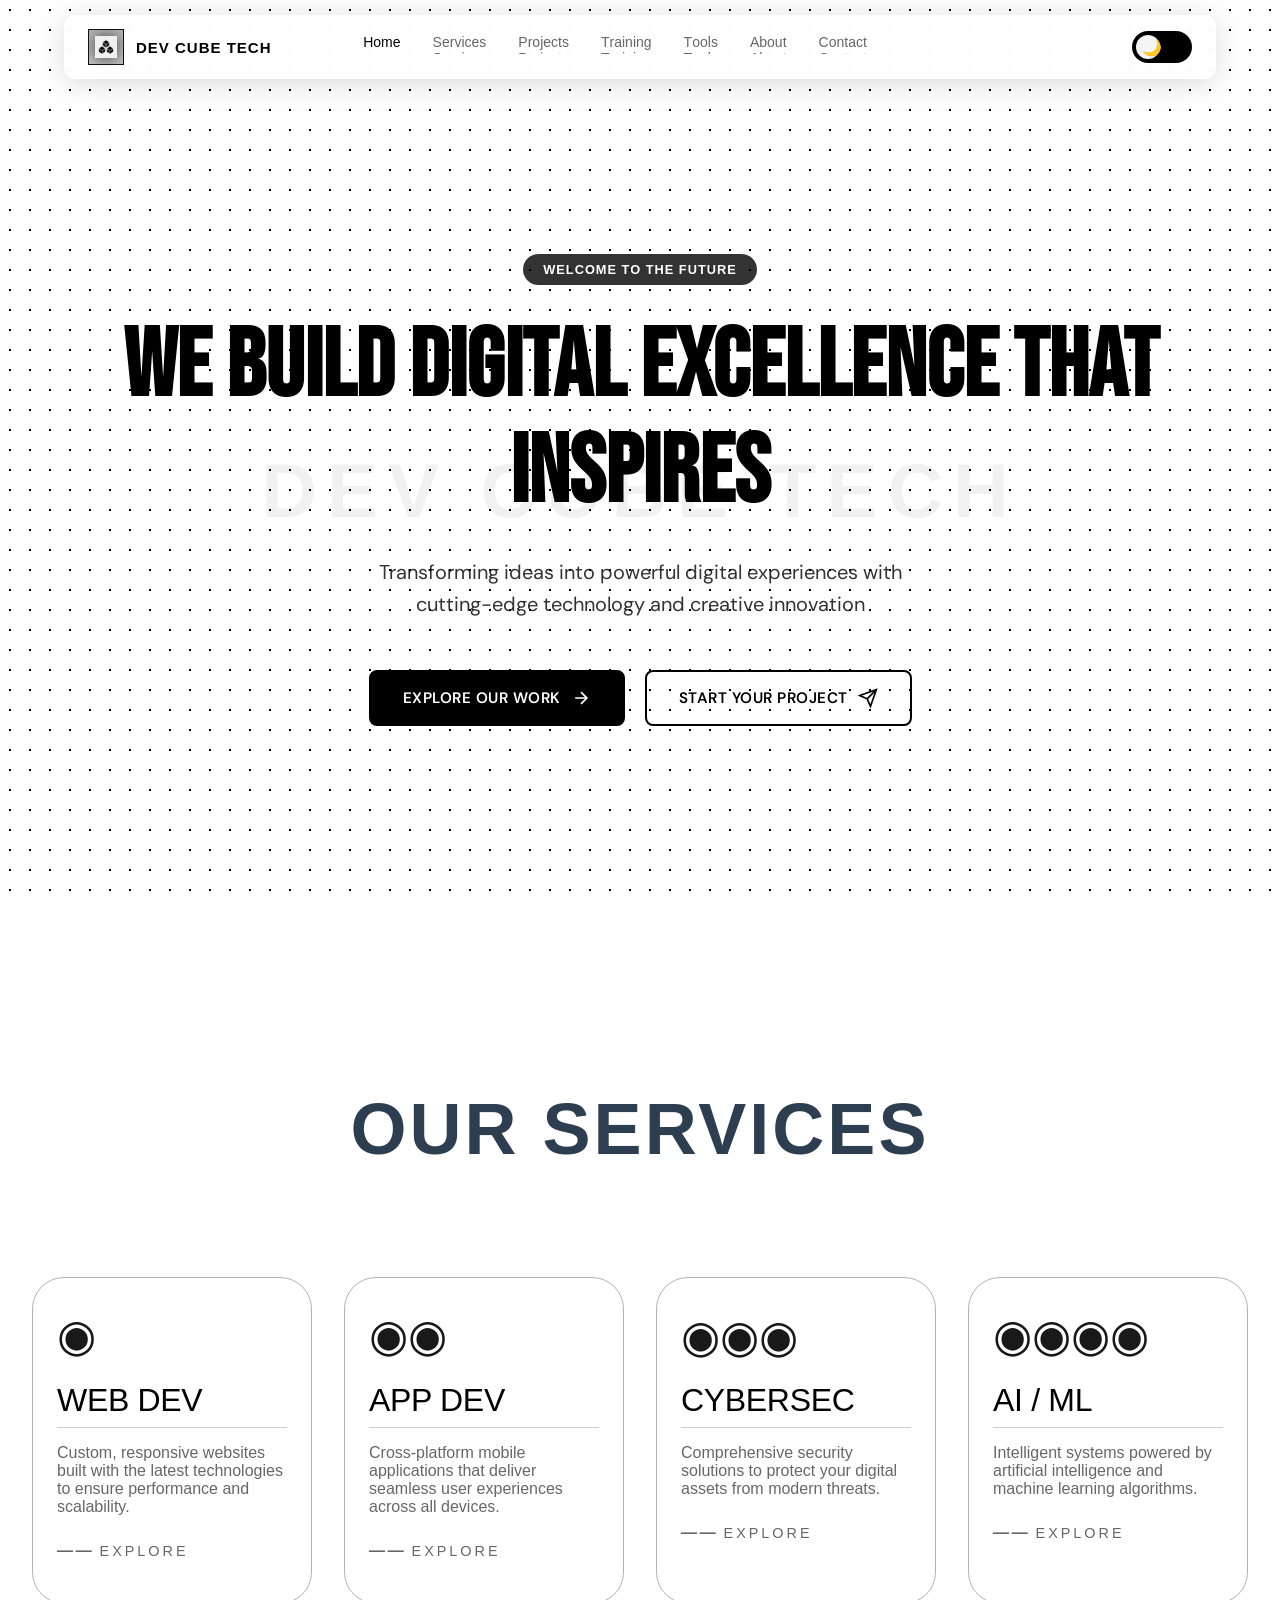
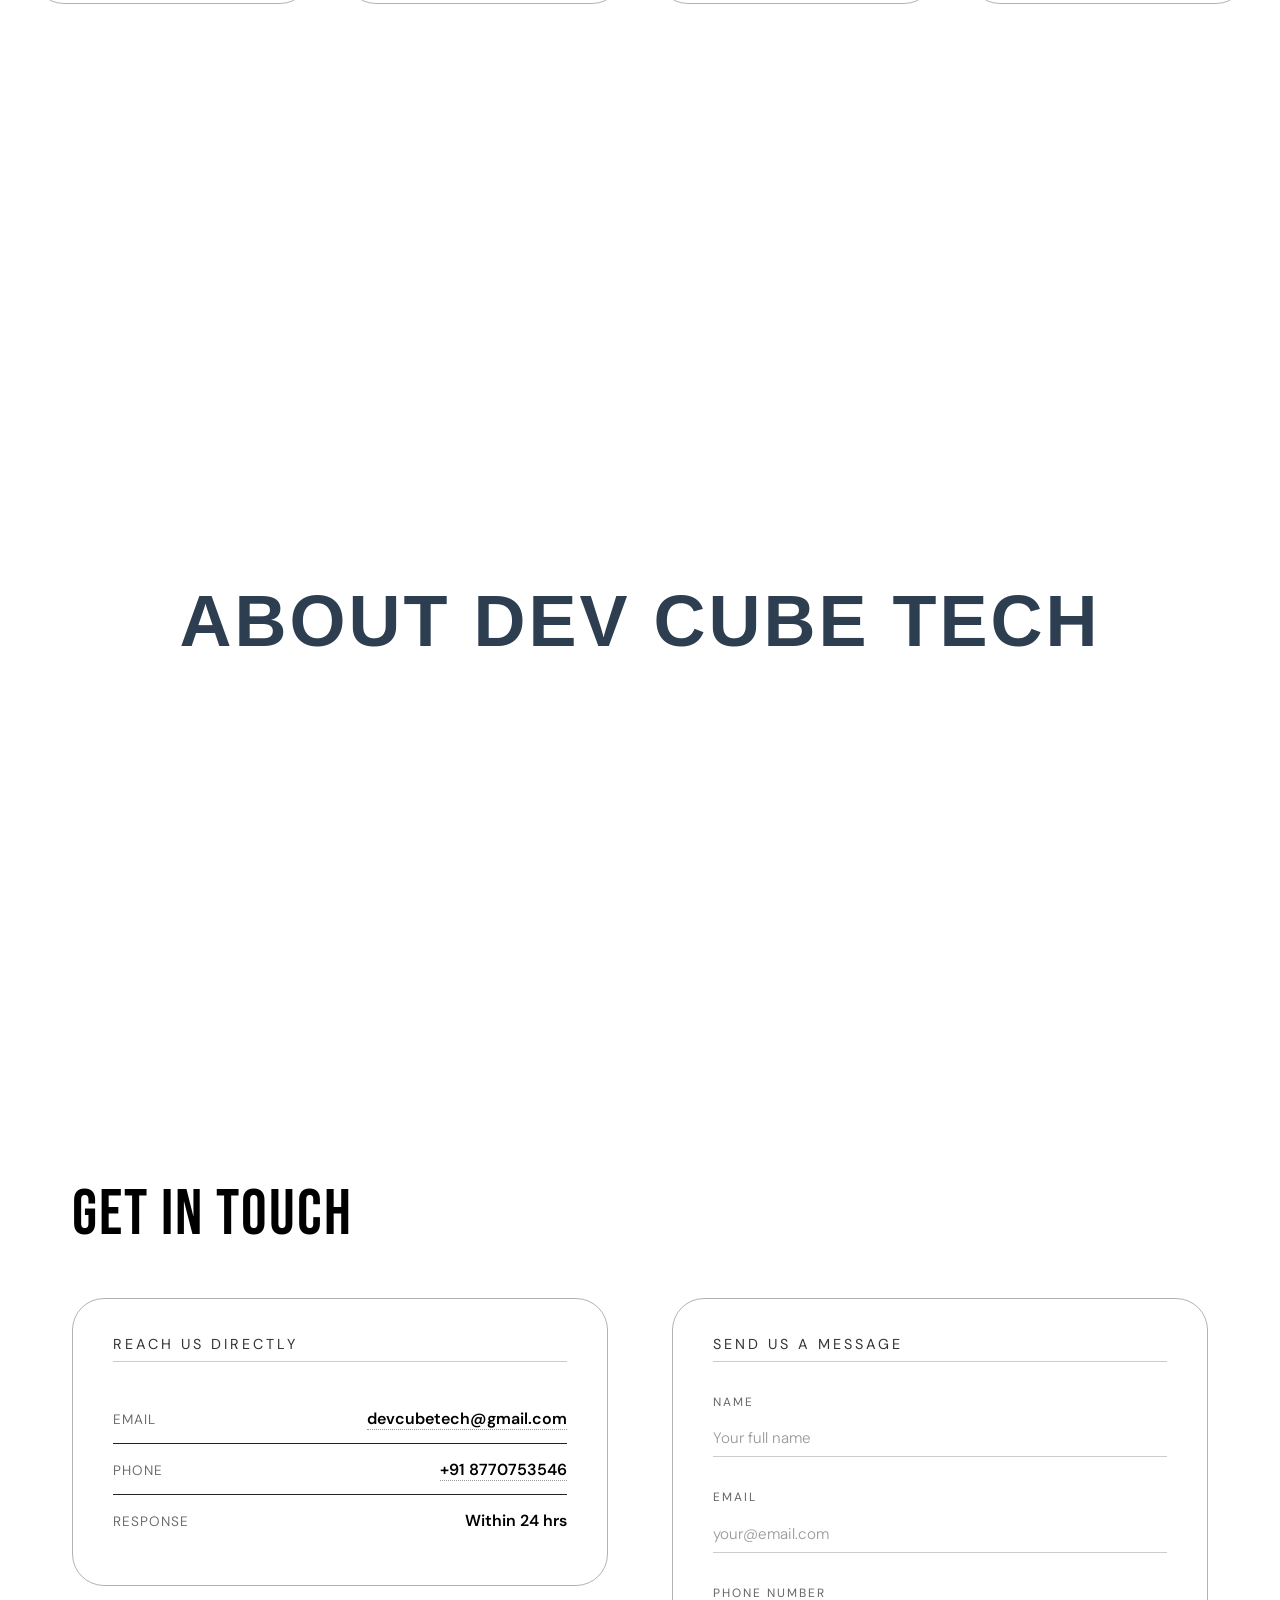
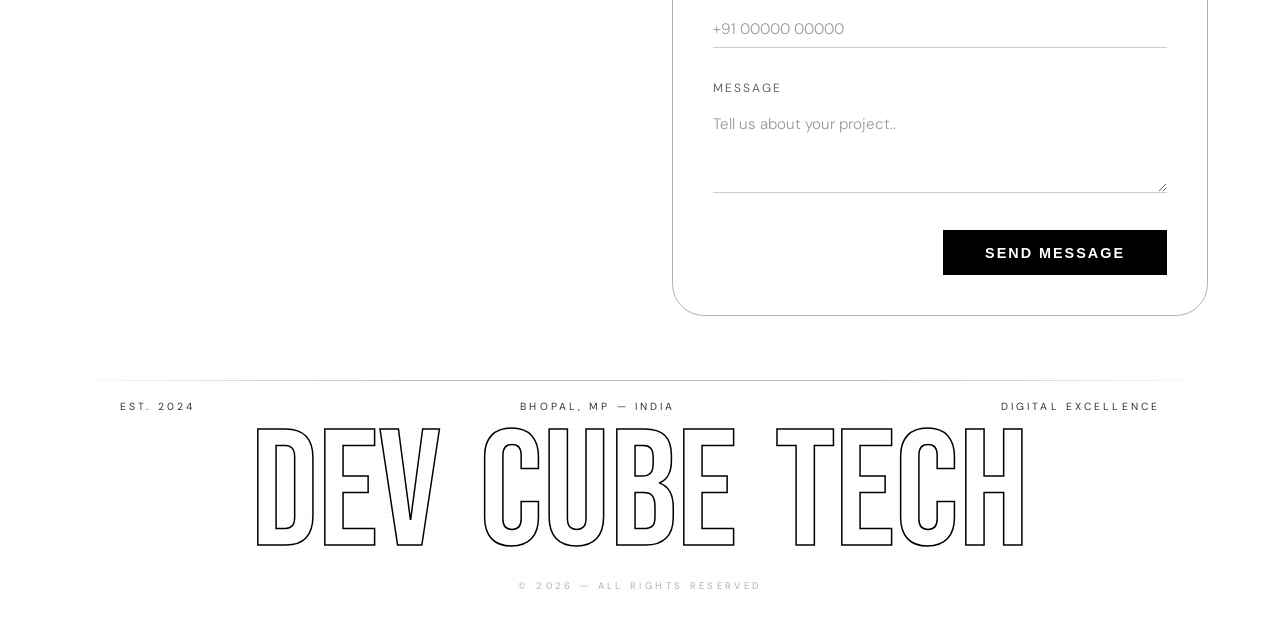
==== index.html @ a9230a26 "first commit" ====
<!DOCTYPE html>
<html lang="en">

<head>
  <meta charset="UTF-8">
  <meta name="viewport" content="width=device-width, initial-scale=1.0">
  <title>Smart Navbar with Dark Mode</title>

  <script src="https://cdnjs.cloudflare.com/ajax/libs/gsap/3.12.2/gsap.min.js"></script>
  <link href="https://fonts.googleapis.com/css2?family=Bebas+Neue&family=DM+Sans:wght@300;400;500&display=swap"
    rel="stylesheet">
  <link rel="stylesheet" href="components/navbar.css">
  <link rel="stylesheet" href="css/style.css">
  <link rel="stylesheet" href="css/services-section.css">
  <link rel="stylesheet" href="css/contact-section.css">
  <link rel="stylesheet" href="css/footer.css">
  <link rel="stylesheet" href="css/hero-section.css?v=11">
  <link rel="stylesheet" href="css/about-section.css">


</head>

<body>

  <!-- Ambient particles for cinematic dark mode effect -->
  <div class="ambient-particles"></div>

  <!-- Theme transition ripple overlay -->
  <div class="theme-ripple" id="themeRipple"></div>

  <div class="progress-bar" id="progressBar"></div>

  <nav class="navbar" id="navbar">
    <div class="nav-container">

      <div class="logo">
        <div class="header-cube">
          <div class="header-face header-front">
            <img src="img/white_logo.png" alt="Logo">
          </div>
          <div class="header-face header-back">
            <img src="img/black_logo.png" alt="Logo">
          </div>
          <div class="header-face header-right">
            <img src="img/white_logo.png" alt="Logo">
          </div>
          <div class="header-face header-left">
            <img src="img/black_logo.png" alt="Logo">
          </div>
          <div class="header-face header-top">
            <img src="img/white_logo.png" alt="Logo">
          </div>
          <div class="header-face header-bottom">
            <img src="img/black_logo.png" alt="Logo">
          </div>
        </div>
        <span>DEV CUBE TECH</span>
      </div>
      <ul class="nav-links">
        <li class="mobile-menu-label"><span>Navigation</span></li>
        <li><a href="#home" data-section="home">Home</a></li>
        <li><a href="#services" data-section="services">Services</a></li>
        <li><a href="#projects" data-section="projects">Projects</a></li>
        <li><a href="#training" data-section="training">Training</a></li>
        <li><a href="#tools" data-section="tools">Tools</a></li>
        <li><a href="#about" data-section="about">About</a></li>
        <li><a href="#contact" data-section="contact">Contact</a></li>

        <li class="mobile-menu-actions">
          <button class="dark-btn mobile-dark-btn" id="darkToggleMobile">
            <span class="icon moon-icon">🌙</span>
            <span class="icon sun-icon">☀️</span>
            <span>Switch Theme</span>
          </button>
        </li>
      </ul>

      <div class="nav-right">
        <button class="dark-btn" id="darkToggle">
          <span class="icon moon-icon">🌙</span>
          <span class="icon sun-icon">☀️</span>
        </button>
      </div>

      <button class="mobile-menu-toggle" id="mobileMenuToggle">
        <span class="hamburger-line"></span>
        <span class="hamburger-line"></span>
        <span class="hamburger-line"></span>
      </button>

    </div>
  </nav>

  <!-- Mobile Menu Overlay -->
  <div class="mobile-menu-overlay" id="mobileMenuOverlay"></div>

  <!-- ===== HERO SECTION ===== -->
  <section class="hero-section" id="home">



    <div class="hero-content">
      <div class="hero-badge">
        <span>Welcome to the Future</span>
      </div>

      <div class="hero-background-text">DEV CUBE TECH</div>

      <div class="hero-text">
        <h1 class="hero-title">

          <span class="title-line highlight"> We Build Digital Excellence</span>
          <span class="title-line">That Inspires</span>
        </h1>

        <p class="hero-subtitle">
          Transforming ideas into powerful digital experiences with cutting-edge technology and creative innovation
        </p>



        <div class="hero-buttons">
          <button class="btn-primary" onclick="scrollToSection('services')">
            <span>Explore Our Work</span>
            <svg width="20" height="20" viewBox="0 0 24 24" fill="none" stroke="currentColor" stroke-width="2">
              <path d="M5 12h14M12 5l7 7-7 7" />
            </svg>
          </button>
          <button class="btn-secondary" onclick="scrollToSection('contact')">
            <span>Start Your Project</span>
            <svg width="20" height="20" viewBox="0 0 24 24" fill="none" stroke="currentColor" stroke-width="2">
              <path d="M22 2L11 13M22 2l-7 20-4-9-9-4 20-7z" />
            </svg>
          </button>
        </div>
      </div>
    </div>


  </section>
  <!-- ===== SERVICES SECTION ===== -->
  <section id="services" class="services-section">
    <div class="services-wrapper">
      <!-- title section -->
      <div class="page-title">
        <h1>OUR SERVICES</h1>
        <div class="bar"></div>
      </div>

      <!-- service cards grid (only black & white) -->
      <div class="services-grid">
        <!-- 1. Web Development -->
        <div class="service-card">
          <div class="card-icon">◉</div>
          <h2>WEB DEV</h2>
          <p>Custom, responsive websites built with the latest technologies to ensure performance and scalability.</p>
          <div class="card-marker">
            <span>──</span> EXPLORE
          </div>
        </div>

        <!-- 2. App Development -->
        <div class="service-card">
          <div class="card-icon">◉◉</div>
          <h2>APP DEV</h2>
          <p>Cross-platform mobile applications that deliver seamless user experiences across all devices.</p>
          <div class="card-marker">
            <span>──</span> EXPLORE
          </div>
        </div>

        <!-- 3. Cybersecurity -->
        <div class="service-card">
          <div class="card-icon">◉◉◉</div>
          <h2>CYBERSEC</h2>
          <p>Comprehensive security solutions to protect your digital assets from modern threats.</p>
          <div class="card-marker">
            <span>──</span> EXPLORE
          </div>
        </div>

        <!-- 4. AI/ML Solutions -->
        <div class="service-card">
          <div class="card-icon">◉◉◉◉</div>
          <h2>AI / ML</h2>
          <p>Intelligent systems powered by artificial intelligence and machine learning algorithms.</p>
          <div class="card-marker">
            <span>──</span> EXPLORE
          </div>
        </div>
      </div>

    </div>
  </section>
  <section id="projects" class="about-section">
    <div class="about-wrapper">
      <!-- title section -->
      <div class="page-title">
        <h1>ABOUT DEV CUBE TECH</h1>
        <div class="bar"></div>
      </div>



    </div>
  </section>



  <!-- ===== CONTACT SECTION ===== -->
  <section id="contact" class="contact-section">
    <div class="contact-container">

      <div class="contact-header">

        <div class="contact-tag">GET IN TOUCH</div>
      </div>

      <!-- main grid :: left = reach us directly / right = send us a message -->
      <div class="contact-grid">

        <!-- LEFT SIDE: REACH US DIRECTLY with email, phone, response -->
        <div class="contact-info-section">
          <p class="contact-section-label">REACH US DIRECTLY</p>

          <!-- EMAIL block -->
          <div class="contact-info-item">
            <span class="contact-info-key">EMAIL</span>
            <span class="contact-info-val">
              <a href="mailto:devcubetech@gmail.com">devcubetech@gmail.com</a>
            </span>
          </div>

          <!-- PHONE block -->
          <div class="contact-info-item">
            <span class="contact-info-key">PHONE</span>
            <span class="contact-info-val">
              <a href="tel:+918770753546">+91 8770753546</a>
            </span>
          </div>

          <!-- RESPONSE block (within 24 hrs) -->
          <div class="contact-info-item">
            <span class="contact-info-key">RESPONSE</span>
            <span class="contact-info-val">Within 24 hrs</span>
          </div>
        </div>

        <!-- RIGHT SIDE: SEND US A MESSAGE with form -->
        <div class="contact-form-section">
          <p class="contact-section-label">SEND US A MESSAGE</p>

          <form id="monochromeContactForm">
            <!-- NAME field (placeholder: Your full name) -->
            <div class="contact-form-group">
              <label for="name">NAME</label>
              <input type="text" id="name" name="name" placeholder="Your full name" required>
            </div>

            <!-- EMAIL field (placeholder: your@email.com) -->
            <div class="contact-form-group">
              <label for="email">EMAIL</label>
              <input type="email" id="email" name="email" placeholder="your@email.com" required>
            </div>

            <!-- PHONE NUMBER field (exactly as image: PHONE NUMBER label + placeholder +91 00000 00000) -->
            <div class="contact-form-group">
              <label for="phone">PHONE NUMBER</label>
              <input type="tel" id="phone" name="phone" placeholder="+91 00000 00000">
            </div>

            <!-- MESSAGE field (Tell us about your project..) -->
            <div class="contact-form-group">
              <label for="message">MESSAGE</label>
              <textarea id="message" name="message" placeholder="Tell us about your project.." required></textarea>
            </div>

            <!-- submit row with SEND MESSAGE button -->
            <div class="contact-submit-row">
              <button type="submit" class="contact-btn">SEND MESSAGE</button>
            </div>

            <!-- success message (hidden initially) -->
            <p class="contact-success" id="successMsg">✓ &nbsp; Message sent successfully.</p>
          </form>
        </div>
      </div>

      <footer>
        <div>DEV CUBE TECH</div>
      </footer>
    </div>
  </section>

  <script src="components/navbar.js"></script>
  <script src="js/script.js"></script>
  <script src="js/footer.js"></script>


</body>

</html>
---- components/navbar.css ----
/* ===== NAVBAR COMPONENT CSS =====
 * Include this CSS file in any page that uses the navbar
 * <link rel="stylesheet" href="components/navbar.css">
 */

/* ===== CSS VARIABLES FOR THEME ===== */
:root {
  /* Light Mode Colors */
  --bg-primary: #f5f5f5;
  --bg-secondary: #fafafa;
  --bg-tertiary: #f0f0f0;
  --bg-navbar: rgba(255, 255, 255, 0.95);
  --text-primary: #000;
  --text-secondary: #666;
  --text-muted: #888;
  --border-color: rgba(0, 0, 0, 0.8);
  --shadow-color: rgba(0, 0, 0, 0.15);
  --accent-color: #000;
  --cube-glow: rgba(0, 0, 0, 0.1);
  --cube-border: rgba(0, 0, 0, 0.8);
  --ripple-color: #111;
  
  /* Transitions */
  --transition-smooth: 0.8s cubic-bezier(0.4, 0, 0.2, 1);
  --transition-spring: 0.5s cubic-bezier(0.68, -0.55, 0.265, 1.55);
}

/* Dark Mode Variables */
body.dark {
  --bg-primary: #111;
  --bg-secondary: #0a0a0a;
  --bg-tertiary: #151515;
  --bg-navbar: rgba(20, 20, 20, 0.95);
  --text-primary: #fff;
  --text-secondary: #bbb;
  --text-muted: #888;
  --border-color: rgba(255, 255, 255, 0.8);
  --shadow-color: rgba(255, 255, 255, 0.1);
  --accent-color: #fff;
  --cube-glow: rgba(255, 255, 255, 0.2);
  --cube-border: rgba(255, 255, 255, 0.9);
  --ripple-color: #f5f5f5;
}

/* ===== RESET (Minimal) ===== */
* {
  margin: 0;
  padding: 0;
  box-sizing: border-box;
}

html {
  scroll-behavior: smooth;
}

body {
  font-family: -apple-system, BlinkMacSystemFont, 'Segoe UI', Roboto, sans-serif;
  background: var(--bg-primary);
  color: var(--text-primary);
  overflow-x: hidden;
  transition: background-color var(--transition-smooth), color var(--transition-smooth);
}

/* ===== RIPPLE OVERLAY FOR DARK MODE TRANSITION ===== */
.theme-ripple {
  position: fixed;
  top: 0;
  left: 0;
  width: 0;
  height: 0;
  border-radius: 50%;
  background: var(--ripple-color);
  pointer-events: none;
  z-index: -1;
  transform: translate(-50%, -50%);
  opacity: 0;
}

.theme-ripple.animating {
  animation: rippleExpand 1.2s cubic-bezier(0.4, 0, 0.2, 1) forwards;
}

@keyframes rippleExpand {
  0% {
    width: 0;
    height: 0;
    opacity: 0.8;
  }
  50% {
    opacity: 0.6;
  }
  100% {
    width: 300vmax;
    height: 300vmax;
    opacity: 0;
  }
}

/* Ambient particles for dark mode - behind content */
.ambient-particles {
  position: fixed;
  top: 0;
  left: 0;
  width: 100%;
  height: 100%;
  pointer-events: none;
  z-index: -2;
  opacity: 0;
  transition: opacity var(--transition-smooth);
  background: 
    radial-gradient(circle at 20% 80%, rgba(255,255,255,0.03) 0%, transparent 50%),
    radial-gradient(circle at 80% 20%, rgba(255,255,255,0.03) 0%, transparent 50%),
    radial-gradient(circle at 40% 40%, rgba(255,255,255,0.02) 0%, transparent 30%);
}

body.dark .ambient-particles {
  opacity: 1;
}

/* ===== PROGRESS BAR ===== */
.progress-bar {
  position: fixed;
  top: 0;
  left: 0;
  height: 3px;
  width: 0%;
  background: var(--accent-color);
  z-index: 2000;
  transition: background var(--transition-smooth);
}

/* ===== NAVBAR ===== */
.navbar {
  position: fixed;
  top: 15px;
  left: 50%;
  transform: translateX(-50%);
  width: 90%;
  background: var(--bg-navbar);
  backdrop-filter: blur(50px);
  border-radius: 12px;
  padding: 0 24px;
  z-index: 1000;
  box-shadow: 0 4px 30px var(--shadow-color);
  transition: transform 0.4s cubic-bezier(0.4, 0, 0.2, 1), 
              opacity 0.3s ease,
              background var(--transition-smooth),
              box-shadow var(--transition-smooth);
}

.navbar.hidden {
  transform: translateX(-50%) translateY(-120%);
  opacity: 0;
}

.navbar.visible {
  transform: translateX(-50%) translateY(0);
  opacity: 1;
}

.nav-container {
  max-width: 1400px;
  margin: auto;
  height: 64px;
  display: grid;
  grid-template-columns: 200px 1fr 250px;
  align-items: center;
}

/* ===== LOGO ===== */
.logo {
  display: flex;
  align-items: center;
  gap: 12px;
  font-weight: 700;
  font-size: 15px;
  color: var(--text-primary);
  letter-spacing: 1px;
  text-transform: uppercase;
  white-space: nowrap;
  transition: color var(--transition-smooth);
}

.logo img {
  width: 28px;
  height: 28px;
}

/* ===== NAV LINKS ===== */
.nav-links {
  display: flex;
  gap: 32px;
  list-style: none;
  justify-content: center;
}

.nav-links a {
  text-decoration: none;
  color: var(--text-secondary);
  font-size: 14px;
  font-weight: 500;
  position: relative;
  display: inline-block;
  overflow: hidden;
  transition: color var(--transition-smooth);
}

.nav-links a.active {
  color: var(--text-primary);
}

.nav-links a::after {
  content: "";
  position: absolute;
  bottom: -4px;
  left: 0;
  width: 0%;
  height: 2px;
  background: var(--accent-color);
  transition: width 0.3s ease, background var(--transition-smooth);
}

.nav-links a:hover::after,
.nav-links a.active::after {
  width: 100%;
}

/* ===== ROLLING TEXT ===== */
.text-wrapper {
  position: relative;
  display: inline-block;
  height: 20px;
  overflow: hidden;
}

.original-text,
.rolling-text {
  display: block;
  white-space: nowrap;
}

.rolling-text {
  position: absolute;
  top: 0;
  left: 0;
}

.char {
  display: inline-block;
}

/* ===== RIGHT SIDE ===== */
.nav-right {
  display: flex;
  align-items: center;
  justify-content: flex-end;
  gap: 16px;
}

/* ===== DARK MODE BUTTON ===== */
.dark-btn {
  border: none;
  background: var(--accent-color);
  color: var(--bg-primary);
  width: 60px;
  height: 32px;
  border-radius: 16px;
  cursor: pointer;
  font-size: 16px;
  transition: transform 0.3s ease, 
              background var(--transition-smooth),
              color var(--transition-smooth),
              box-shadow var(--transition-smooth);
  display: flex;
  align-items: center;
  justify-content: flex-start;
  padding: 4px;
  position: relative;
  overflow: hidden;
}

.dark-btn:hover {
  transform: scale(1.05);
  box-shadow: 0 0 20px var(--cube-glow);
}

.dark-btn .icon {
  position: absolute;
  transition: all var(--transition-spring);
  width: 24px;
  height: 24px;
  display: flex;
  align-items: center;
  justify-content: center;
}

/* Toggle circle/slider */
.dark-btn::before {
  content: '';
  position: absolute;
  width: 24px;
  height: 24px;
  background: var(--bg-primary);
  border-radius: 50%;
  left: 4px;
  transition: transform var(--transition-spring), background var(--transition-smooth);
  z-index: 1;
}

.dark-btn .moon-icon {
  opacity: 1;
  transform: rotate(0deg) scale(1);
  left: 8px;
  z-index: 2;
}

.dark-btn .sun-icon {
  opacity: 0;
  transform: rotate(180deg) scale(0.5);
  right: 8px;
  z-index: 2;
}

/* When dark mode is active - slide the toggle */
body.dark .dark-btn::before {
  transform: translateX(28px);
  background: var(--bg-navbar);
}

body.dark .dark-btn .moon-icon {
  opacity: 0;
  transform: rotate(-180deg) scale(0.5);
}

body.dark .dark-btn .sun-icon {
  opacity: 1;
  transform: rotate(0deg) scale(1);
}

/* Glow effect in dark mode */
body.dark .dark-btn {
  box-shadow: 0 0 15px var(--cube-glow), inset 0 0 10px rgba(255,255,255,0.1);
}

/* Spin animation on click */
.dark-btn.spinning .icon {
  animation: iconSpin 0.5s ease;
}

@keyframes iconSpin {
  0% { transform: rotate(0deg) scale(1); }
  50% { transform: rotate(180deg) scale(0.8); }
  100% { transform: rotate(360deg) scale(1); }
}

/* ===== HEADER CUBE ===== */
.header-cube {
  position: relative;
  width: 36px;
  height: 36px;
  transform-style: preserve-3d;
  animation: rotateHeaderCube 8s linear infinite;
  cursor: pointer;
  transition: transform 0.3s ease;
}

.header-cube:hover {
  animation-play-state: paused;
  transform: scale(1.2);
}

.header-face {
  position: absolute;
  width: 36px;
  height: 36px;
  background: linear-gradient(135deg, var(--cube-glow) 0%, rgba(0, 0, 0, 0.03) 100%);
  backdrop-filter: blur(8px);
  border: 1.5px solid var(--cube-border);
  display: flex;
  justify-content: center;
  align-items: center;
  backface-visibility: visible;
  box-shadow: inset 0 0 8px var(--cube-glow);
  transition: all var(--transition-smooth);
}

.header-cube:hover .header-face {
  border-color: var(--accent-color);
  box-shadow: 
    inset 0 0 15px var(--cube-glow),
    0 0 20px var(--cube-glow);
}

.header-face img {
  width: 65%;
  height: auto;
  opacity: 0.9;
  transition: all var(--transition-smooth);
  filter: drop-shadow(0 2px 4px var(--shadow-color));
}

.header-cube:hover .header-face img {
  opacity: 1;
  transform: scale(1.1);
  filter: drop-shadow(0 4px 8px var(--cube-glow));
}

/* Header Cube Faces */
.header-front { transform: rotateY(0deg) translateZ(18px); }
.header-back { transform: rotateY(180deg) translateZ(18px); }
.header-right { transform: rotateY(90deg) translateZ(18px); }
.header-left { transform: rotateY(-90deg) translateZ(18px); }
.header-top { transform: rotateX(90deg) translateZ(18px); }
.header-bottom { transform: rotateX(-90deg) translateZ(18px); }

@keyframes rotateHeaderCube {
  0% { transform: rotateX(-10deg) rotateY(0deg); }
  25% { transform: rotateX(0deg) rotateY(90deg); }
  50% { transform: rotateX(10deg) rotateY(180deg); }
  75% { transform: rotateX(0deg) rotateY(270deg); }
  100% { transform: rotateX(-10deg) rotateY(360deg); }
}

/* ===== DARK MODE - Additional Styles ===== */
/* Most styles now use CSS variables, these are additional enhancements */

body.dark .dark-btn:hover {
  box-shadow: 0 0 25px var(--cube-glow), inset 0 0 15px rgba(255,255,255,0.15);
}

body.dark .header-cube:hover .header-face {
  box-shadow: 
    inset 0 0 20px var(--cube-glow),
    0 0 30px var(--cube-glow),
    0 0 50px rgba(255, 255, 255, 0.15);
}

body.dark .header-face img {
  filter: drop-shadow(0 0 8px var(--cube-glow));
}

body.dark .header-cube:hover .header-face img {
  filter: drop-shadow(0 0 15px rgba(255, 255, 255, 0.8));
}

/* ===== MOBILE-ONLY ELEMENTS ===== */
.mobile-menu-actions,
.mobile-menu-label {
  display: none;
}

/* ===== MOBILE MENU TOGGLE ===== */
.mobile-menu-toggle {
  display: none;
  flex-direction: column;
  justify-content: center;
  align-items: center;
  width: 44px;
  height: 44px;
  background: var(--bg-tertiary);
  border: 1px solid var(--border-color);
  cursor: pointer;
  padding: 8px;
  gap: 6px;
  z-index: 1002;
  border-radius: 8px;
  transition: background 0.3s ease;
  position: relative;
}

.mobile-menu-toggle:hover {
  background: var(--bg-tertiary);
}

.hamburger-line {
  display: block;
  width: 22px;
  height: 2px;
  background: var(--text-primary);
  border-radius: 4px;
  transition: all 0.4s cubic-bezier(0.68, -0.6, 0.32, 1.6);
  transform-origin: center;
}

.mobile-menu-toggle.active .hamburger-line {
  background: var(--accent-color);
}

.mobile-menu-toggle.active .hamburger-line:nth-child(1) {
  transform: translateY(8px) rotate(45deg);
}

.mobile-menu-toggle.active .hamburger-line:nth-child(2) {
  opacity: 0;
  transform: scaleX(0);
}

.mobile-menu-toggle.active .hamburger-line:nth-child(3) {
  transform: translateY(-8px) rotate(-45deg);
}

/* ===== MOBILE MENU OVERLAY ===== */
.mobile-menu-overlay {
  position: fixed;
  top: 0;
  left: 0;
  width: 100%;
  height: 100%;
  background: rgba(0, 0, 0, 0.5);
  backdrop-filter: blur(4px);
  z-index: 998;
  opacity: 0;
  visibility: hidden;
  transition: opacity 0.3s ease, visibility 0.3s ease;
}

.mobile-menu-overlay.active {
  opacity: 1;
  visibility: visible;
}

/* ===== RESPONSIVE ===== */
@media (max-width: 1024px) {
  .nav-container {
    grid-template-columns: 150px 1fr 100px;
  }
  
  .nav-links {
    gap: 20px;
  }
}

@media (max-width: 768px) {
  .nav-container {
    grid-template-columns: 1fr auto;
    gap: 12px;
  }
  
  .nav-right {
    display: none;
  }
  
  .mobile-menu-toggle {
    display: flex;
  }
  
  .nav-links {
    position: fixed;
    top: 5px;
    right: -100%;
    width: 300px;
    height: calc(100vh - 10px);
    background: var(--bg-navbar);
    backdrop-filter: blur(40px);
    -webkit-backdrop-filter: blur(40px);
    flex-direction: column;
    justify-content: flex-start;
    align-items: flex-start;
    padding: 80px 32px 32px;
    gap: 4px;
    z-index: 999;
    transition: right 0.5s cubic-bezier(0.4, 0, 0.2, 1);
    box-shadow: -10px 0 30px var(--shadow-color);
    margin: 0;
    border-radius: 24px 0 0 24px;
    border: 1px solid var(--border-color);
    border-right: none;
  }
  
  .nav-links.active {
    right: 0;
  }
  
  .nav-links li {
    width: 100%;
    opacity: 0;
    transform: translateX(20px);
    transition: all 0.4s ease;
  }

  .nav-links.active li {
    opacity: 1;
    transform: translateX(0);
  }

  .nav-links.active li:nth-child(1) { transition-delay: 0.1s; }
  .nav-links.active li:nth-child(2) { transition-delay: 0.15s; }
  .nav-links.active li:nth-child(3) { transition-delay: 0.2s; }
  .nav-links.active li:nth-child(4) { transition-delay: 0.25s; }
  .nav-links.active li:nth-child(5) { transition-delay: 0.3s; }
  .nav-links.active li:nth-child(6) { transition-delay: 0.35s; }
  .nav-links.active li:nth-child(7) { transition-delay: 0.4s; }
  .nav-links.active li:nth-child(8) { transition-delay: 0.45s; }
  .nav-links.active li:nth-child(9) { transition-delay: 0.5s; }
  
  .nav-links a {
    display: flex;
    align-items: center;
    padding: 14px 16px;
    font-size: 17px;
    font-weight: 500;
    border-bottom: none;
    width: 100%;
    border-radius: 12px;
    color: var(--text-secondary);
    transition: all 0.3s ease;
  }
  
  .nav-links a::after {
    display: none;
  }
  
  .nav-links a:hover,
  .nav-links a.active {
    background: var(--bg-tertiary);
    color: var(--text-primary);
    padding-left: 24px;
  }
  
  /* Mobile menu label */
  .mobile-menu-label {
    display: block;
    margin-bottom: 20px;
    padding-left: 16px;
  }
  
  .mobile-menu-label span {
    font-size: 11px;
    font-weight: 700;
    text-transform: uppercase;
    letter-spacing: 3px;
    color: var(--text-muted);
    opacity: 0.7;
  }
  
  /* Mobile menu actions */
  .mobile-menu-actions {
    display: block;
    margin-top: auto;
    padding-top: 24px;
    border-top: 1px solid var(--border-color);
  }
  
  .mobile-dark-btn {
    width: 100% !important;
    height: 52px !important;
    border-radius: 14px !important;
    font-size: 15px !important;
    font-weight: 600 !important;
    display: flex !important;
    align-items: center !important;
    justify-content: flex-start !important;
    padding: 0 20px !important;
    gap: 12px !important;
    background: var(--text-primary) !important;
    color: var(--bg-primary) !important;
    cursor: pointer;
    border: none;
    position: relative;
    overflow: hidden;
  }

  .mobile-dark-btn::before {
    display: none !important;
  }

  .mobile-dark-btn .icon {
    position: relative !important;
    opacity: 1 !important;
    left: auto !important;
    right: auto !important;
    transform: none !important;
    width: auto !important;
    height: auto !important;
  }

  body.dark .mobile-dark-btn .moon-icon { display: none; }
  body:not(.dark) .mobile-dark-btn .sun-icon { display: none; }
  
  .logo span {
    display: inline;
    font-size: 13px;
  }
  
  .navbar {
    width: 95%;
    padding: 0 12px;
  }
}

@media (max-width: 480px) {
  .navbar {
    width: 95%;
    top: 10px;
  }
  
  .nav-container {
    height: 56px;
  }
  
  .header-cube {
    width: 32px;
    height: 32px;
  }
  
  .header-face {
    width: 32px;
    height: 32px;
  }
  
  .header-front { transform: rotateY(0deg) translateZ(16px); }
  .header-back { transform: rotateY(180deg) translateZ(16px); }
  .header-right { transform: rotateY(90deg) translateZ(16px); }
  .header-left { transform: rotateY(-90deg) translateZ(16px); }
  .header-top { transform: rotateX(90deg) translateZ(16px); }
  .header-bottom { transform: rotateX(-90deg) translateZ(16px); }
  
  .dark-btn {
    width: 52px;
    height: 28px;
  }
  
  .dark-btn::before {
    width: 20px;
    height: 20px;
  }
  
  body.dark .dark-btn::before {
    transform: translateX(24px);
  }
}
---- css/style.css ----
/* Simple Black and White Hero Section */
.hero-section {
  background-color: #ffffff !important;
  color: #000000 !important;
  /* -top: 700px !important; */
  background-image: radial-gradient(circle, #000000 1px, transparent 1px) !important;
  background-size: 20px 20px !important;
  background-position: 0 0, 10px 10px !important;
  background-attachment: fixed !important;
  min-height: 100vh !important;
  display: flex !important;
  align-items: center !important;
  justify-content: center !important;
  text-align: center !important;
  position: relative !important;
}

body.dark .hero-section {
  background-color: #000000 !important;
  color: #ffffff !important;
  background-image: radial-gradient(circle, rgba(255, 255, 255, 0.4) 1px, transparent 1px) !important;
}

.hero-content {
  position: relative !important;
  z-index: 10 !important;
  max-width: 1200px !important;
  padding: 0 20px !important;
}

.hero-badge {
  display: inline-block !important;
  padding: 8px 20px !important;
  background: rgba(0, 0, 0, 0.8) !important;
  color: #ffffff !important;
  border-radius: 50px !important;
  font-size: 0.8rem !important;
  font-weight: 600 !important;
  letter-spacing: 1px !important;
  text-transform: uppercase !important;
  margin-bottom: 30px !important;
}

body.dark .hero-badge {
  background: rgba(255, 255, 255, 0.9) !important;
  color: #000000 !important;
}

.hero-title {
  font-family: 'Bebas Neue', sans-serif !important;
  font-size: clamp(3rem, 8vw, 6rem) !important;
  line-height: 1.1 !important;
  margin-bottom: 30px !important;
  font-weight: 700 !important;
}

.title-line.highlight {
  color: #000000 !important;
  background: transparent !important;
  -webkit-text-fill-color: currentColor !important;
}

body.dark .title-line.highlight {
  color: #ffffff !important;
  background: transparent !important;
  -webkit-text-fill-color: currentColor !important;
}

body.dark .title-line:not(.highlight) {
  color: #ffffff !important;
}

.hero-subtitle {
  font-family: 'DM Sans', sans-serif !important;
  font-size: clamp(1rem, 2vw, 1.25rem) !important;
  line-height: 1.6 !important;
  opacity: 0.8 !important;
  max-width: 600px !important;
  margin: 0 auto 50px !important;
}

.hero-stats {
  display: flex !important;
  justify-content: center !important;
  gap: 60px !important;
  margin-bottom: 50px !important;
  flex-wrap: wrap !important;
}

.stat-number {
  font-family: 'Bebas Neue', sans-serif !important;
  font-size: 2.5rem !important;
  font-weight: 700 !important;
  color: #000000 !important;
  display: block !important;
  margin-bottom: 8px !important;
}

body.dark .stat-number {
  color: #ffffff !important;
}

.stat-label {
  font-family: 'DM Sans', sans-serif !important;
  font-size: 0.8rem !important;
  opacity: 0.6 !important;
  text-transform: uppercase !important;
  letter-spacing: 1px !important;
  font-weight: 500 !important;
}

.hero-buttons {
  display: flex !important;
  gap: 20px !important;
  justify-content: center !important;
  flex-wrap: wrap !important;
}

.btn-primary,
.btn-secondary {
  display: inline-flex !important;
  align-items: center !important;
  gap: 10px !important;
  padding: 16px 32px !important;
  font-family: 'DM Sans', sans-serif !important;
  font-weight: 600 !important;
  font-size: 0.95rem !important;
  text-decoration: none !important;
  cursor: pointer !important;
  transition: all 0.3s ease !important;
  border-radius: 8px !important;
  text-transform: uppercase !important;
  letter-spacing: 0.5px !important;
}

.btn-primary {
  background: #000000 !important;
  color: #ffffff !important;
  border: 2px solid #000000 !important;
}

.btn-primary:hover {
  background: #ffffff !important;
  color: #000000 !important;
  transform: translateY(-2px) !important;
}

.btn-secondary {
  background: transparent !important;
  color: #000000 !important;
  border: 2px solid #000000 !important;
}

.btn-secondary:hover {
  background: #000000 !important;
  color: #ffffff !important;
  transform: translateY(-2px) !important;
}

body.dark .btn-primary {
  background: #ffffff !important;
  color: #000000 !important;
  border-color: #ffffff !important;
}

body.dark .btn-primary:hover {
  background: #000000 !important;
  color: #ffffff !important;
}

body.dark .btn-secondary {
  background: transparent !important;
  color: #ffffff !important;
  border-color: #ffffff !important;
}

body.dark .btn-secondary:hover {
  background: #ffffff !important;
  color: #000000 !important;
}

/* Hide background elements */
.hero-particles,
.hero-gradient,
.floating-shapes,
.hero-noise {
  display: none !important;
}
---- css/services-section.css ----
/* ===== SERVICES SECTION ===== */
.services-section {
  font-family: 'Inter', -apple-system, BlinkMacSystemFont, 'Segoe UI', Roboto, Helvetica, Arial, sans-serif;
  min-height: 100vh;
  display: flex;
  align-items: center;
  justify-content: center;
  padding: 1.5rem;
  position: relative;
  overflow: hidden;

  /* Match hero section background */
  background: #ffffff;
  color: #000000;
  background-image: radial-gradient(circle, #000000 1px, transparent 1px);
  background-size: 20px 20px;
  background-attachment: fixed;
}

.services-wrapper {
  max-width: 1280px;
  width: 100%;
  margin: 2rem auto;
  position: relative;
  z-index: 2;
}

/* ===== TITLE (monochrome, soft animation) ===== */
.page-title {
  text-align: center;
  margin-bottom: 4rem;
  opacity: 0;
  animation: fadeUp 0.8s ease-out forwards;
}

.page-title h1 {
  font-size: clamp(2.5rem, 8vw, 4.5rem);
  font-weight: 600;
  letter-spacing: -0.02em;
  color: var(--text-primary, #000000);
  text-transform: uppercase;
  margin-bottom: 0.5rem;
  text-shadow: 0 0 10px var(--text-shadow, rgba(0, 0, 0, 0.3));
  transition: color 0.8s cubic-bezier(0.4, 0, 0.2, 1), text-shadow 0.8s cubic-bezier(0.4, 0, 0.2, 1);
}

.page-title .bar {
  width: 80px;
  height: 4px;
  background: var(--text-primary, #000000);
  margin: 1rem auto 0;
  transform: scaleX(0);
  animation: scaleBar 0.6s 0.4s ease-in-out forwards;
  transition: background 0.8s cubic-bezier(0.4, 0, 0.2, 1);
}

/* ===== CARDS GRID ===== */
.services-grid {
  display: grid;
  grid-template-columns: repeat(auto-fit, minmax(240px, 1fr));
  gap: 2rem;
  padding: 0.5rem;
}

/* ===== CARD ===== */
.service-card {
  background: transparent;
  /* no background fill – only borders & text */
  border: 1.5px solid var(--card-border, rgba(0, 0, 0, 0.3));
  padding: 2.2rem 1.5rem 2.5rem;
  border-radius: 32px;
  backdrop-filter: blur(2px);
  transition: all 0.25s cubic-bezier(0.2, 0.9, 0.3, 1.1), border-color 0.8s cubic-bezier(0.4, 0, 0.2, 1);
  opacity: 0;
  transform: translateY(24px);
  animation: cardEntrance 0.6s ease-out forwards;
  position: relative;
  overflow: hidden;
}

/* staggered animation */
.service-card:nth-child(1) {
  animation-delay: 0.1s;
}

.service-card:nth-child(2) {
  animation-delay: 0.2s;
}

.service-card:nth-child(3) {
  animation-delay: 0.3s;
}

.service-card:nth-child(4) {
  animation-delay: 0.4s;
}

/* border & glow on hover */
.service-card:hover {
  border-color: var(--text-primary, #000000);
  box-shadow: 0 0 30px var(--card-glow, rgba(0, 0, 0, 0.2));
  transform: translateY(-8px) scale(1.02);
  background: var(--card-bg-hover, rgba(0, 0, 0, 0.02));
}

/* animated underline effect */
.service-card::after {
  content: '';
  position: absolute;
  bottom: 0;
  left: 0;
  width: 100%;
  height: 3px;
  background: var(--text-primary, #000000);
  transform: scaleX(0);
  transform-origin: left;
  transition: transform 0.3s ease-out, background 0.8s cubic-bezier(0.4, 0, 0.2, 1);
}

.service-card:hover::after {
  transform: scaleX(1);
}

/* icon / decorative number */
.card-icon {
  font-size: 2.8rem;
  font-weight: 200;
  line-height: 1;
  margin-bottom: 1.5rem;
  color: var(--text-primary, #000000);
  opacity: 0.9;
  transition: all 0.2s, color 0.8s cubic-bezier(0.4, 0, 0.2, 1);
  display: inline-block;
}

.service-card:hover .card-icon {
  transform: scale(1.1);
  text-shadow: 0 0 12px var(--text-primary, #000000);
}

/* titles inside cards */
.service-card h2 {
  font-size: 2rem;
  font-weight: 500;
  letter-spacing: -0.01em;
  margin-bottom: 1rem;
  color: var(--text-primary, #000000);
  border-bottom: 1px solid var(--card-border-light, rgba(0, 0, 0, 0.2));
  padding-bottom: 0.5rem;
  transition: color 0.8s cubic-bezier(0.4, 0, 0.2, 1), border-color 0.8s cubic-bezier(0.4, 0, 0.2, 1);
}

/* description text */
.service-card p {
  color: var(--text-muted, #666666);
  font-size: 1rem;
  font-weight: 350;
  margin-bottom: 1.5rem;
  transition: color 0.2s, color 0.8s cubic-bezier(0.4, 0, 0.2, 1);
}

.service-card:hover p {
  color: var(--text-primary, #000000);
}

/* subtle learn‑more indicator */
.card-marker {
  color: var(--text-primary, #000000);
  font-size: 0.9rem;
  text-transform: uppercase;
  letter-spacing: 3px;
  display: flex;
  align-items: center;
  gap: 0.3rem;
  opacity: 0.6;
  transition: opacity 0.2s, gap 0.2s, color 0.8s cubic-bezier(0.4, 0, 0.2, 1);
}

.card-marker span {
  font-size: 1.4rem;
  line-height: 1;
}

.service-card:hover .card-marker {
  opacity: 1;
  gap: 0.8rem;
}

/* ===== KEYFRAMES ===== */
@keyframes fadeUp {
  0% {
    opacity: 0;
    transform: translateY(30px);
  }

  100% {
    opacity: 1;
    transform: translateY(0);
  }
}

@keyframes scaleBar {
  0% {
    transform: scaleX(0);
  }

  100% {
    transform: scaleX(1);
  }
}

@keyframes cardEntrance {
  0% {
    opacity: 0;
    transform: translateY(24px);
  }

  100% {
    opacity: 1;
    transform: translateY(0);
  }
}

/* ===== UTILITY & EXTRA BORDER ===== */
.foot-note {
  text-align: center;
  margin-top: 4rem;
  color: var(--text-muted, rgba(0, 0, 0, 0.5));
  font-size: 0.9rem;
  letter-spacing: 2px;
  text-transform: uppercase;
  border-top: 1px solid var(--card-border-light, rgba(0, 0, 0, 0.1));
  padding-top: 2rem;
  opacity: 0;
  animation: fadeUp 0.8s 0.8s ease-out forwards;
  transition: color 0.8s cubic-bezier(0.4, 0, 0.2, 1), border-color 0.8s cubic-bezier(0.4, 0, 0.2, 1);
}

/* selection styles */
.services-section ::selection {
  background: var(--text-primary, #000000);
  color: var(--bg-primary, #ffffff);
}

/* ===== DARK MODE SPECIFIC STYLES ===== */
body.dark .services-section {
  --bg-primary: #000000;
  --text-primary: #ffffff;
  --text-muted: rgba(255, 255, 255, 0.7);
  --text-shadow: rgba(255, 255, 255, 0.3);
  --card-border: rgba(255, 255, 255, 0.3);
  --card-border-light: rgba(255, 255, 255, 0.2);
  --card-glow: rgba(255, 255, 255, 0.2);
  --card-bg-hover: rgba(255, 255, 255, 0.02);
  --dot-color: rgba(255, 255, 255, 0.3);

  background-color: #000000;
  color: #ffffff;
  background-image: radial-gradient(circle, rgba(255, 255, 255, 0.4) 1px, transparent 1px);
}

/* ===== LIGHT MODE SPECIFIC STYLES ===== */
body:not(.dark) .services-section {
  --bg-primary: #ffffff;
  --text-primary: #000000;
  --text-muted: rgba(0, 0, 0, 0.6);
  --text-shadow: rgba(0, 0, 0, 0.3);
  --card-border: rgba(0, 0, 0, 0.3);
  --card-border-light: rgba(0, 0, 0, 0.2);
  --card-glow: rgba(0, 0, 0, 0.2);
  --card-bg-hover: rgba(0, 0, 0, 0.02);
  --dot-color: rgba(0, 0, 0, 0.3);
}
---- css/contact-section.css ----
/* ===== CONTACT SECTION ===== */
.contact-section {
  font-family: 'DM Sans', sans-serif;
  min-height: 100vh;
  overflow-x: hidden;
  position: relative;
  width: 100%;

  /* Match hero section background */
  background: #ffffff;
  color: #000000;
  background-image: radial-gradient(circle, #000000 1px, transparent 1px);
  background-size: 20px 20px;
  background-attachment: fixed;
}

/* Remove grain texture overlay */

.contact-container {
  position: relative;
  z-index: 2;
  max-width: 1200px;
  margin: 0 auto;
  padding: 4rem 2rem 3rem;
}

/* Header */
.contact-header {
  margin-bottom: 2rem;
  animation: fadeUp 0.8s ease both;
}

.contact-logo {
  font-size: 1rem;
  text-transform: uppercase;
  letter-spacing: 4px;
  font-weight: 400;
  border-bottom: 1px solid #fff;
  display: inline-block;
  padding-bottom: 0.5rem;
  margin-bottom: 2rem;
  color: #fff;
}

.contact-tag {
  font-size: 4rem;
  font-weight: 500;
  line-height: 1.1;
  margin: 1rem 0 3rem 0;
  text-transform: uppercase;
  color: #fff;
  font-family: 'Bebas Neue', 'DM Sans', sans-serif;
  letter-spacing: 2px;
  word-break: break-word;
}

/* Main grid */
.contact-grid {
  display: grid;
  grid-template-columns: 1fr 1fr;
  gap: 3rem 4rem;
  margin: 3rem 0 4rem;
  align-items: start;
}

/* Contact info & Form card styles */
.contact-info-section,
.contact-form-section {
  background: transparent;
  border: 1.5px solid rgba(255, 255, 255, 0.3);
  padding: 2.2rem 2.5rem 2.5rem;
  border-radius: 32px;
  backdrop-filter: blur(2px);
  transition: all 0.25s cubic-bezier(0.2, 0.9, 0.3, 1.1), border-color 0.8s cubic-bezier(0.4, 0, 0.2, 1);
  position: relative;
  overflow: hidden;
  animation: fadeUp 0.8s 0.2s ease both;
}

.contact-info-section:hover,
.contact-form-section:hover {
  border-color: #ffffff;
  box-shadow: 0 0 30px rgba(255, 255, 255, 0.2);
  transform: translateY(-8px) scale(1.02);
  background: rgba(255, 255, 255, 0.02);
}

.contact-info-section {
  animation-delay: 0.2s;
}

.contact-section-label {
  font-size: 0.9rem;
  text-transform: uppercase;
  letter-spacing: 3px;
  border-bottom: 1px solid #333;
  padding-bottom: 0.5rem;
  margin-bottom: 2rem;
  font-weight: 400;
}

.contact-info-item {
  display: flex;
  align-items: baseline;
  justify-content: space-between;
  padding: 0.9rem 0;
  border-bottom: 1px solid #222;
}

.contact-info-item:last-child {
  border-bottom: none;
}

.contact-info-key {
  font-weight: 350;
  color: #aaa;
  text-transform: uppercase;
  font-size: 0.85rem;
  letter-spacing: 1px;
}

.contact-info-val {
  font-weight: 600;
  color: #fff;
  text-align: right;
  word-break: break-word;
}

.contact-info-val a {
  color: #fff;
  text-decoration: none;
  border-bottom: 1px dotted #555;
}

.contact-info-val a:hover {
  border-bottom: 1px solid #fff;
}


/* Form */
.contact-form-section {
  animation-delay: 0.3s;
}

.contact-form-group {
  margin-bottom: 2rem;
}

.contact-form-group label {
  display: block;
  font-size: 0.75rem;
  text-transform: uppercase;
  letter-spacing: 2px;
  color: #aaa;
  margin-bottom: 0.4rem;
  font-weight: 400;
}

.contact-form-group input,
.contact-form-group textarea {
  width: 100%;
  background: transparent;
  border: none;
  border-bottom: 1px solid #333;
  padding: 0.7rem 0 0.5rem;
  font-size: 1rem;
  color: #fff;
  outline: none;
  transition: border 0.2s;
  font-family: 'DM Sans', sans-serif;
}

.contact-form-group input:focus,
.contact-form-group textarea:focus {
  border-bottom-color: #fff;
}

.contact-form-group input::placeholder,
.contact-form-group textarea::placeholder {
  color: #444;
  font-weight: 300;
  font-size: 0.95rem;
}

.contact-form-group textarea {
  min-height: 90px;
  resize: vertical;
  border-bottom: 1px solid #333;
  line-height: 1.4;
}

.contact-submit-row {
  display: flex;
  justify-content: flex-end;
  margin-top: 1.5rem;
}


.contact-btn {
  background: #fff;
  color: #000;
  border: 2px solid #fff;
  padding: 0.8rem 2.5rem;
  font-weight: 600;
  font-size: 0.9rem;
  letter-spacing: 2px;
  text-transform: uppercase;
  cursor: pointer;
  transition: 0.15s ease;
  border-radius: 0;
}

.contact-btn:hover {
  background: #000;
  color: #fff;
}

.contact-btn:disabled {
  opacity: 0.5;
  pointer-events: none;
  background: #333;
  color: #aaa;
  border-color: #555;
}

/* Success message */
.contact-success {
  margin-top: 1.5rem;
  text-align: right;
  color: #fff;
  font-size: 0.9rem;
  border-top: 1px solid #333;
  padding-top: 1rem;
  display: none;
}

/* Responsive Design */
@media (max-width: 700px) {
  .contact-grid {
    grid-template-columns: 1fr;
    gap: 2.5rem;
  }

  .contact-tag {
    font-size: 3rem;
  }
}

/* Light mode styles - dark text for light background */
body:not(.dark) .contact-section {
  color: #000000 !important;
  background-color: #ffffff;
  background-image: radial-gradient(circle, #000000 1px, transparent 1px);
}

body:not(.dark) .contact-logo,
body:not(.dark) .contact-tag {
  color: #000000 !important;
}

body:not(.dark) .contact-info-section,
body:not(.dark) .contact-form-section {
  border-color: rgba(0, 0, 0, 0.3) !important;
}

body:not(.dark) .contact-info-section:hover,
body:not(.dark) .contact-form-section:hover {
  border-color: #000000 !important;
  box-shadow: 0 0 30px rgba(0, 0, 0, 0.2) !important;
  background: rgba(0, 0, 0, 0.02) !important;
}

body:not(.dark) .contact-section-label {
  color: #333333 !important;
  border-color: #cccccc !important;
}

body:not(.dark) .contact-info-key {
  color: #666666 !important;
}

body:not(.dark) .contact-info-val {
  color: #000000 !important;
}

body:not(.dark) .contact-info-val a {
  color: #000000 !important;
  border-color: #999999 !important;
}

body:not(.dark) .contact-info-val a:hover {
  border-color: #000000 !important;
}

body:not(.dark) .contact-form-group label {
  color: #666666 !important;
}

body:not(.dark) .contact-form-group input,
body:not(.dark) .contact-form-group textarea {
  color: #000000 !important;
  border-color: #cccccc !important;
}

body:not(.dark) .contact-form-group input:focus,
body:not(.dark) .contact-form-group textarea:focus {
  border-color: #000000 !important;
}

body:not(.dark) .contact-form-group input::placeholder,
body:not(.dark) .contact-form-group textarea::placeholder {
  color: #999999 !important;
}

body:not(.dark) .contact-btn {
  background: #000000 !important;
  color: #ffffff !important;
  border-color: #000000 !important;
}

body:not(.dark) .contact-btn:hover {
  background: #ffffff !important;
  color: #000000 !important;
}

body:not(.dark) .contact-success {
  color: #000000 !important;
  border-color: #cccccc !important;
}

body:not(.dark) footer div {
  color: #ffffff !important;
}

/* Dark mode styles - much lighter text for dark background */
body.dark .contact-section {
  color: #f0f0f0 !important;
  background-color: #000000;
  background-image: radial-gradient(circle, rgba(255, 255, 255, 0.4) 1px, transparent 1px);
}

body.dark .contact-logo,
body.dark .contact-tag {
  color: #ffffff !important;
}

body.dark .contact-info-section,
body.dark .contact-form-section {
  border-color: rgba(255, 255, 255, 0.3) !important;
}

body.dark .contact-info-section:hover,
body.dark .contact-form-section:hover {
  border-color: #ffffff !important;
  box-shadow: 0 0 30px rgba(255, 255, 255, 0.2) !important;
  background: rgba(255, 255, 255, 0.02) !important;
}

body.dark .contact-section-label {
  color: #cccccc !important;
  font-weight: 900 !important;
  border-color: #555555 !important;
}

body.dark .contact-info-key {
  color: #cccccc !important;
}

body.dark .contact-info-val {
  color: #f0f0f0 !important;
}

body.dark .contact-info-val a {
  color: #f0f0f0 !important;
  border-color: #888888 !important;
}

body.dark .contact-info-val a:hover {
  border-color: #ffffff !important;
}

body.dark .contact-form-group label {
  color: #cccccc !important;
}

body.dark .contact-form-group input,
body.dark .contact-form-group textarea {
  color: #f0f0f0 !important;
  border-color: #666666 !important;
}

body.dark .contact-form-group input:focus,
body.dark .contact-form-group textarea:focus {
  border-color: #ffffff !important;
}

body.dark .contact-form-group input::placeholder,
body.dark .contact-form-group textarea::placeholder {
  color: #999999 !important;
}

body.dark .contact-btn {
  background: #ffffff !important;
  color: #000000 !important;
  border-color: #ffffff !important;
}

body.dark .contact-btn:hover {
  background: #000000 !important;
  color: #ffffff !important;
}

body.dark .contact-success {
  color: #f0f0f0 !important;
  border-color: #555555 !important;
}

body.dark footer div {
  color: #000000 !important;
}
---- css/footer.css ----
/* =========================================
   FOOTER — DEV CUBE TECH  (Pro Animated)
   ========================================= */
footer.footer {
  position: relative;
 
  overflow: hidden;
}

/* ── CSS VARIABLES (per mode) ── */
body:not(.dark) { --footer-stroke: #000000; --footer-meta-color: #000000; }
body.dark       { --footer-stroke: #ffffff; --footer-meta-color: #ffffff; }

/* ── FORCE COLOR APPLICATION ── */
body:not(.dark) .footer-meta { color: #000000 !important; }
body.dark .footer-meta { color: #ffffff !important; }
body:not(.dark) .footer-letter { -webkit-text-stroke: 1.5px #000000 !important; }
body.dark .footer-letter { -webkit-text-stroke: 1.5px #ffffff !important; }
body:not(.dark) .footer-copy { color: #000000 !important; }
body.dark .footer-copy { color: #ffffff !important; }

/* ── BORDER SWEEP ── */
.footer-border {
  height: 1px;
  width: 100%;
  background: linear-gradient(90deg, transparent 0%, var(--footer-stroke) 30%, var(--footer-stroke) 70%, transparent 100%);
  opacity: 0.25;
  position: relative;
  overflow: hidden;
}
.footer-border::after {
  content: '';
  position: absolute;
  top: 0; left: -100%;
  width: 60%;
  height: 100%;
  background: linear-gradient(90deg, transparent, var(--footer-stroke), transparent);
  opacity: 0.8;
  animation: footerBorderSweep 3s ease-in-out infinite;
}
@keyframes footerBorderSweep {
  0%   { left: -60%; }
  100% { left: 140%; }
}

/* ── META ROW ── */
.footer-meta {
  display: flex;
  justify-content: space-between;
  align-items: center;
  padding: 1.2rem 3rem 0;
  font-family: 'DM Sans', sans-serif;
  font-size: 0.65rem;
  letter-spacing: 0.3em;
  opacity: 0.8;
  text-transform: uppercase;
  transition: opacity 0.4s;
  color: var(--footer-meta-color) !important;
}
footer.footer:hover .footer-meta { opacity: 0.9; }

/* ── LETTER WRAP ── */
.footer-word-wrap {
  display: flex;
  justify-content: center;
  align-items: flex-end;
  padding: 0.5rem 2rem 0;
  cursor: default;
  user-select: none;
  position: relative;
  z-index: 2;
  -webkit-mask-image: linear-gradient(to right, transparent 0%, black 5%, black 95%, transparent 100%);
  mask-image: linear-gradient(to right, transparent 0%, black 5%, black 95%, transparent 100%);
}

.footer-letter {
  font-family: 'Bebas Neue', sans-serif;
  font-size: clamp(4rem, 13vw, 11rem);
  line-height: 0.9;
  display: inline-block;
  position: relative;
  color: transparent;
  -webkit-text-stroke: 1.5px var(--footer-stroke);
  transform-origin: bottom center;
  transition:
    color 0.25s ease,
    -webkit-text-stroke 0.25s ease,
    transform 0.3s cubic-bezier(0.34, 1.56, 0.64, 1),
    text-shadow 0.3s ease,
    opacity 0.25s ease;
  animation: footerLetterReveal 0.8s cubic-bezier(0.22, 1, 0.36, 1) both;
}

.footer-letter:nth-child(1)  { animation-delay: 0.05s; }
.footer-letter:nth-child(2)  { animation-delay: 0.10s; }
.footer-letter:nth-child(3)  { animation-delay: 0.15s; }
.footer-letter:nth-child(4)  { animation-delay: 0.20s; }
.footer-letter:nth-child(5)  { animation-delay: 0.25s; }
.footer-letter:nth-child(6)  { animation-delay: 0.30s; }
.footer-letter:nth-child(7)  { animation-delay: 0.35s; }
.footer-letter:nth-child(8)  { animation-delay: 0.40s; }
.footer-letter:nth-child(9)  { animation-delay: 0.45s; }
.footer-letter:nth-child(10) { animation-delay: 0.50s; }
.footer-letter:nth-child(11) { animation-delay: 0.55s; }
.footer-letter:nth-child(12) { animation-delay: 0.60s; }

@keyframes footerLetterReveal {
  from { opacity: 0; transform: translateY(40px) scaleY(0.5); }
  to   { opacity: 1; transform: translateY(0) scaleY(1); }
}

.footer-letter.hovered {
  color: var(--footer-stroke);
  -webkit-text-stroke: 0px transparent;
  transform: translateY(-12px) scale(1.08);
}
body.dark .footer-letter.hovered {
  text-shadow: 0 0 40px rgba(255,255,255,0.3), 0 0 80px rgba(255,255,255,0.1);
}
body:not(.dark) .footer-letter.hovered {
  text-shadow: 0 4px 20px rgba(0,0,0,0.2);
}
.footer-letter.near {
  color: var(--footer-stroke);
  -webkit-text-stroke: 0px transparent;
  opacity: 0.4;
  transform: translateY(-4px) scale(1.02);
}

.footer-space {
  display: inline-block;
  width: clamp(1rem, 3vw, 3rem);
}

/* ── MOUSE SPOTLIGHT ── */
.footer-spotlight {
  position: absolute;
  pointer-events: none;
  width: 500px;
  height: 500px;
  border-radius: 50%;
  transform: translate(-50%, -50%);
  opacity: 0;
  transition: opacity 0.4s ease;
  z-index: 0;
}
body:not(.dark) .footer-spotlight {
  background: radial-gradient(circle, rgba(0,0,0,0.05) 0%, transparent 70%);
}
body.dark .footer-spotlight {
  background: radial-gradient(circle, rgba(255,255,255,0.06) 0%, transparent 70%);
}
footer.footer:hover .footer-spotlight { opacity: 1; }

/* ── SCANLINES ── */
.footer-scanlines {
  position: absolute;
  inset: 0;
  pointer-events: none;
  z-index: 1;
  background: repeating-linear-gradient(
    0deg,
    transparent,
    transparent 3px,
    rgba(0,0,0,0.012) 3px,
    rgba(0,0,0,0.012) 4px
  );
}
body.dark .footer-scanlines {
  background: repeating-linear-gradient(
    0deg,
    transparent,
    transparent 3px,
    rgba(255,255,255,0.012) 3px,
    rgba(255,255,255,0.012) 4px
  );
}

/* ── COPYRIGHT ── */
.footer-copy {
  text-align: center;
  font-family: 'DM Sans', sans-serif;
  font-size: 0.6rem;
  letter-spacing: 0.35em;
  opacity: 0.3;
  padding-top: 0.5rem;
  text-transform: uppercase;
  transition: opacity 0.4s;
  position: relative;
  z-index: 2;
  color: var(--footer-stroke);
}
footer.footer:hover .footer-copy { opacity: 0.55; }

/* ── RIPPLE ── */
.footer-ripple {
  position: absolute;
  border-radius: 50%;
  border: 1.5px solid var(--footer-stroke);
  pointer-events: none;
  opacity: 0.6;
  animation: footerRipple 0.8s ease-out forwards;
  z-index: 5;
}
@keyframes footerRipple {
  from { width: 0; height: 0; opacity: 0.6; transform: translate(-50%, -50%) scale(0); }
  to   { width: 400px; height: 400px; opacity: 0; transform: translate(-50%, -50%) scale(1); }
}

/* ── GLITCH ── */
@keyframes footerGlitch1 {
  0%   { clip-path: inset(0 0 90% 0); transform: translate(-3px, 0); }
  25%  { clip-path: inset(50% 0 30% 0); transform: translate(3px, 0); }
  50%  { clip-path: inset(20% 0 60% 0); transform: translate(-2px, 0); }
  75%  { clip-path: inset(70% 0 10% 0); transform: translate(2px, 0); }
  100% { clip-path: inset(0 0 0 0); transform: translate(0, 0); }
}
@keyframes footerGlitch2 {
  0%   { clip-path: inset(10% 0 80% 0); transform: translate(4px, 0); }
  33%  { clip-path: inset(60% 0 20% 0); transform: translate(-4px, 0); }
  66%  { clip-path: inset(40% 0 40% 0); transform: translate(2px, 0); }
  100% { clip-path: inset(0 0 0 0); transform: translate(0, 0); }
}
.footer-word-wrap.glitching .footer-letter               { animation: footerGlitch1 0.4s steps(1) forwards !important; }
.footer-word-wrap.glitching .footer-letter:nth-child(odd){ animation: footerGlitch2 0.4s steps(1) forwards !important; }

/* ── RESPONSIVE ── */
@media (max-width: 768px) {
  .footer-meta {
    padding: 1rem 1.5rem 0;
    flex-direction: column;
    gap: 0.3rem;
    text-align: center;
  }
  .footer-word-wrap {
    -webkit-mask-image: none;
    mask-image: none;
  }
}
---- css/hero-section.css ----
/* ===== BLACK AND WHITE HERO SECTION ===== */

.hero-section {
  min-height: 100vh;
  width: 100%;
  display: flex;
  align-items: center;
  justify-content: center;
  position: relative;
  overflow: hidden;
  background: #ffffff;
  color: #000000;
  background-image: radial-gradient(circle, #000000 1px, transparent 1px);
  background-size: 20px 20px;
  background-attachment: fixed;
  padding-top: 80px;
}

body.dark .hero-section {
  background: #000000;
  color: #ffffff;
  
  background-image: radial-gradient(circle, rgba(255, 255, 255, 0.4) 1px, transparent 1px);
}

.hero-background-text {
  position: absolute;
  top: 50%;
  left: 50%;
  transform: translate(-50%, -50%);
  font-size: 6vw;
  font-weight: 700;
  letter-spacing: 10px;
  white-space: nowrap;
  opacity: 0.05;
  pointer-events: none;
  z-index: 1;
}

body.dark .hero-background-text {
  opacity: 0.07;
}

/* Hide colorful elements */
.hero-noise,
.hero-particles,
.hero-gradient,
.floating-shapes,
.hero-background-text {
  display: block;
  /* ya flex, ya inline-block — jo layout ke hisaab se sahi ho */
}

/* Main content */
.hero-content {
  position: relative;
  z-index: 10;
  text-align: center;
  max-width: 1200px;
  padding: 0 20px;
}

/* Hero badge */
.hero-badge {
  display: inline-block;
  padding: 8px 20px;
  background: rgba(0, 0, 0, 0.8);
  color: #ffffff;
  border-radius: 50px;
  font-size: 0.8rem;
  font-weight: 600;
  letter-spacing: 1px;
  text-transform: uppercase;
  margin-bottom: 30px;
}

body.dark .hero-badge {
  background: rgba(255, 255, 255, 0.9);
  color: #000000;
}

/* Hero title */
.hero-title {
  font-family: 'Bebas Neue', sans-serif;
  font-size: clamp(3rem, 8vw, 6rem);
  line-height: 1.1;
  margin-bottom: 30px;
  font-weight: 700;
}

.title-line.highlight {
  color: #000000;
  background: transparent;
  -webkit-text-fill-color: currentColor;
}

body.dark .title-line.highlight {
  color: #ffffff;
  background: transparent;
  -webkit-text-fill-color: currentColor;
}

body.dark .title-line:not(.highlight) {
  color: #ffffff;
}

/* Hero subtitle */
.hero-subtitle {
  font-family: 'DM Sans', sans-serif;
  font-size: clamp(1rem, 2vw, 1.25rem);
  line-height: 1.6;
  opacity: 0.8;
  max-width: 600px;
  margin: 0 auto 50px;
}

/* Hero buttons */
.hero-buttons {
  display: flex;
  gap: 20px;
  justify-content: center;
  flex-wrap: wrap;
}

.btn-primary,
.btn-secondary {
  display: inline-flex;
  align-items: center;
  gap: 10px;
  padding: 16px 32px;
  border: none;
  border-radius: 8px;
  font-family: 'DM Sans', sans-serif;
  font-weight: 600;
  font-size: 1rem;
  text-decoration: none;
  cursor: pointer;
  transition: all 0.3s ease;
  text-transform: uppercase;
  letter-spacing: 0.5px;
}

.btn-primary {
  background: #000000;
  color: #ffffff;
  border: 2px solid #000000;
}

.btn-primary:hover {
  background: #ffffff;
  color: #000000;
  transform: translateY(-2px);
}

.btn-secondary {
  background: transparent;
  color: #000000;
  border: 2px solid #000000;
}

.btn-secondary:hover {
  background: #000000;
  color: #ffffff;
  transform: translateY(-2px);
}

body.dark .btn-primary {
  background: #ffffff;
  color: #000000;
  border-color: #ffffff;
}

body.dark .btn-primary:hover {
  background: #000000;
  color: #ffffff;
}

body.dark .btn-secondary {
  background: transparent;
  color: #ffffff;
  border-color: #ffffff;
}

body.dark .btn-secondary:hover {
  background: #ffffff;
  color: #000000;
}

/* Responsive design */
@media (max-width: 768px) {
  .hero-title {
    font-size: clamp(2.5rem, 10vw, 4rem);
  }

  .hero-subtitle {
    font-size: 1rem;
  }

  .hero-buttons {
    flex-direction: column;
    align-items: center;
  }

  .btn-primary,
  .btn-secondary {
    width: 100%;
    max-width: 300px;
    justify-content: center;
  }
}
---- css/about-section.css ----
/* ===== ABOUT SECTION ===== */
.about-section {
  font-family: 'Inter', -apple-system, BlinkMacSystemFont, 'Segoe UI', Roboto, Helvetica, Arial, sans-serif;
  min-height: 100vh;
  display: flex;
  align-items: center;
  justify-content: center;
  padding: 120px 1.5rem 80px;
  position: relative;
  overflow: hidden;
  width: 100%;

  /* Match hero section background */
  background: #ffffff;
  color: #000000;
  background-image: radial-gradient(circle, #000000 1px, transparent 1px);
  background-size: 20px 20px;
  background-attachment: fixed;
}



.about-wrapper {
  max-width: 1200px;
  width: 100%;
  margin: 2rem auto;
  position: relative;
  z-index: 2;
}

/* ===== TITLE ===== */
.page-title {
  text-align: center;
  margin-bottom: 4rem;
  opacity: 0;
  animation: fadeUp 0.8s ease-out forwards;
}

.page-title h1 {
  font-size: clamp(2.5rem, 8vw, 4.5rem);
  font-weight: 700;
  letter-spacing: 3px;
  color: #ffffff;
  text-transform: uppercase;
  margin-bottom: 1rem;
  text-shadow: 0 0 20px rgba(255, 255, 255, 0.1);
  transition: all 0.8s cubic-bezier(0.4, 0, 0.2, 1);
  position: relative;
}

.page-title h1::after {
  content: '';
  position: absolute;
  bottom: -10px;
  left: 50%;
  transform: translateX(-50%);
  width: 100px;
  height: 3px;
  background: linear-gradient(90deg, transparent, #ffffff, transparent);
}

.page-title .bar {
  width: 100px;
  height: 3px;
  background: linear-gradient(90deg, transparent, #ffffff, transparent);
  margin: 2rem auto 0;
  transform: scaleX(0);
  animation: scaleBar 0.6s 0.4s ease-in-out forwards;
  transition: all 0.8s cubic-bezier(0.4, 0, 0.2, 1);
}

/* ===== TAGLINE ===== */
.tagline {
  text-align: center;
  margin-bottom: 3rem;
  opacity: 0;
  animation: fadeUp 0.8s 0.2s ease-out forwards;
}

.tagline h2 {
  font-size: clamp(1.8rem, 4vw, 2.8rem);
  font-weight: 600;
  color: #ffffff;
  line-height: 1.3;
  margin-bottom: 1rem;
  position: relative;
  transition: all 0.8s cubic-bezier(0.4, 0, 0.2, 1);
}

.tagline h2::before {
  content: '';
  position: absolute;
  top: -10px;
  left: -20px;
  right: -20px;
  bottom: -10px;
  background: linear-gradient(45deg, rgba(255, 255, 255, 0.05), transparent);
  border-radius: 10px;
  z-index: -1;
}

/* ===== INTRODUCTION ===== */
.intro-content {
  text-align: center;
  margin-bottom: 5rem;
  opacity: 0;
  animation: fadeUp 0.8s 0.4s ease-out forwards;
  position: relative;
}

.intro-content::before {
  content: '';
  position: absolute;
  top: 50%;
  left: 50%;
  transform: translate(-50%, -50%);
  width: 200%;
  height: 200%;
  background: radial-gradient(circle, rgba(255, 255, 255, 0.02) 0%, transparent 70%);
  border-radius: 50%;
  z-index: -1;
}

.intro-content p {
  font-size: 1.3rem;
  color: rgba(255, 255, 255, 0.8);
  line-height: 1.7;
  max-width: 900px;
  margin: 0 auto;
  font-weight: 400;
  transition: all 0.8s cubic-bezier(0.4, 0, 0.2, 1);
  text-shadow: 0 2px 4px rgba(0, 0, 0, 0.3);
}

/* ===== MISSION & VISION GRID ===== */
.mission-vision-grid {
  display: grid;
  grid-template-columns: repeat(auto-fit, minmax(300px, 1fr));
  gap: 2rem;
  margin-bottom: 4rem;
}

.mission-card,
.vision-card {
  background: transparent;
  backdrop-filter: blur(2px);
  border: 1.5px solid rgba(255, 255, 255, 0.3);
  padding: 3rem 2rem;
  border-radius: 32px;
  transition: all 0.4s cubic-bezier(0.2, 0.9, 0.3, 1.1);
  opacity: 0;
  animation: cardEntrance 0.6s ease-out forwards;
  position: relative;
  overflow: hidden;
}

.mission-card::before,
.vision-card::before {
  content: '';
  position: absolute;
  top: 0;
  left: 0;
  right: 0;
  height: 2px;
  background: linear-gradient(90deg, transparent, rgba(255, 255, 255, 0.5), transparent);
  animation: shimmer 3s ease-in-out infinite;
}

@keyframes shimmer {

  0%,
  100% {
    transform: translateX(-100%);
  }

  50% {
    transform: translateX(100%);
  }
}

.mission-card {
  animation-delay: 0.5s;
}

.vision-card {
  animation-delay: 0.7s;
}

.mission-card:hover,
.vision-card:hover {
  border-color: #ffffff;
  box-shadow: 0 0 30px rgba(255, 255, 255, 0.2);
  transform: translateY(-8px) scale(1.02);
  background: rgba(255, 255, 255, 0.02);
}

.mission-card .card-icon,
.vision-card .card-icon {
  font-size: 3.5rem;
  margin-bottom: 2rem;
  display: block;
  text-align: center;
  transition: all 0.4s ease;
  filter: drop-shadow(0 4px 8px rgba(0, 0, 0, 0.3));
}

.mission-card:hover .card-icon,
.vision-card:hover .card-icon {
  transform: scale(1.2) rotate(5deg);
  filter: drop-shadow(0 8px 16px rgba(0, 0, 0, 0.4));
}

.mission-card h3,
.vision-card h3 {
  font-size: 1.8rem;
  font-weight: 700;
  color: #ffffff;
  margin-bottom: 1.5rem;
  text-align: center;
  transition: all 0.8s cubic-bezier(0.4, 0, 0.2, 1);
  text-transform: uppercase;
  letter-spacing: 1px;
}

.mission-card p,
.vision-card p {
  color: rgba(255, 255, 255, 0.7);
  font-size: 1.1rem;
  line-height: 1.7;
  text-align: center;
  transition: all 0.8s cubic-bezier(0.4, 0, 0.2, 1);
  font-weight: 400;
}

/* ===== EXPERTISE SECTION ===== */
.expertise-section {
  opacity: 0;
  animation: fadeUp 0.8s 0.9s ease-out forwards;
}

.expertise-section h3 {
  font-size: 2.5rem;
  font-weight: 700;
  color: #ffffff;
  text-align: center;
  margin-bottom: 3.5rem;
  transition: all 0.8s cubic-bezier(0.4, 0, 0.2, 1);
  text-transform: uppercase;
  letter-spacing: 2px;
  position: relative;
}

.expertise-section h3::after {
  content: '';
  position: absolute;
  bottom: -15px;
  left: 50%;
  transform: translateX(-50%);
  width: 80px;
  height: 2px;
  background: linear-gradient(90deg, transparent, #ffffff, transparent);
}

.expertise-grid {
  display: grid;
  grid-template-columns: repeat(auto-fit, minmax(180px, 1fr));
  gap: 1.5rem;
}

.expertise-item {
  text-align: center;
  padding: 2.5rem 1.5rem;
  background: transparent;
  backdrop-filter: blur(2px);
  border: 1.5px solid rgba(255, 255, 255, 0.3);
  border-radius: 32px;
  transition: all 0.4s ease;
  position: relative;
  overflow: hidden;
}

.expertise-item::before {
  content: '';
  position: absolute;
  top: 0;
  left: 0;
  right: 0;
  height: 1px;
  background: linear-gradient(90deg, transparent, rgba(255, 255, 255, 0.3), transparent);
  opacity: 0;
  transition: opacity 0.3s ease;
}

.expertise-item:hover {
  border-color: #ffffff;
  box-shadow: 0 0 30px rgba(255, 255, 255, 0.2);
  transform: translateY(-8px) scale(1.05);
  background: rgba(255, 255, 255, 0.02);
}

.expertise-item:hover::before {
  opacity: 1;
}

.expertise-icon {
  font-size: 3rem;
  margin-bottom: 1.5rem;
  display: block;
  transition: all 0.4s ease;
  filter: drop-shadow(0 4px 8px rgba(0, 0, 0, 0.3));
}

.expertise-item:hover .expertise-icon {
  transform: scale(1.15) rotate(-5deg);
  filter: drop-shadow(0 8px 16px rgba(0, 0, 0, 0.4));
}

.expertise-item h4 {
  font-size: 1.2rem;
  font-weight: 600;
  color: #ffffff;
  margin: 0;
  transition: all 0.8s cubic-bezier(0.4, 0, 0.2, 1);
  text-transform: uppercase;
  letter-spacing: 1px;
}

/* ===== KEYFRAMES ===== */
@keyframes fadeUp {
  0% {
    opacity: 0;
    transform: translateY(30px);
  }

  100% {
    opacity: 1;
    transform: translateY(0);
  }
}

@keyframes scaleBar {
  0% {
    transform: scaleX(0);
  }

  100% {
    transform: scaleX(1);
  }
}

@keyframes cardEntrance {
  0% {
    opacity: 0;
    transform: translateY(24px);
  }

  100% {
    opacity: 1;
    transform: translateY(0);
  }
}

/* ===== DARK MODE SPECIFIC STYLES ===== */
body.dark .about-section {
  background-color: #000000;
  color: #ffffff;
  background-image: radial-gradient(circle, rgba(255, 255, 255, 0.4) 1px, transparent 1px);
}

/* ===== LIGHT MODE SPECIFIC STYLES ===== */
body:not(.dark) .about-section {
  background-color: #ffffff;
  color: #000000;
  background-image: radial-gradient(circle, #000000 1px, transparent 1px);
}

body:not(.dark) .page-title h1,
body:not(.dark) .tagline h2,
body:not(.dark) .mission-card h3,
body:not(.dark) .vision-card h3,
body:not(.dark) .expertise-section h3,
body:not(.dark) .expertise-item h4 {
  color: #2c3e50;
}

body:not(.dark) .intro-content p,
body:not(.dark) .mission-card p,
body:not(.dark) .vision-card p {
  color: rgba(44, 62, 80, 0.8);
}

body:not(.dark) .mission-card,
body:not(.dark) .vision-card {
  border-color: rgba(0, 0, 0, 0.3) !important;
}

body:not(.dark) .expertise-item {
  border-color: rgba(0, 0, 0, 0.3) !important;
}

body:not(.dark) .mission-card:hover,
body:not(.dark) .vision-card:hover {
  border-color: #000000 !important;
  box-shadow: 0 0 30px rgba(0, 0, 0, 0.2) !important;
  background: rgba(0, 0, 0, 0.02) !important;
}

body:not(.dark) .expertise-item:hover {
  border-color: #000000 !important;
  box-shadow: 0 0 30px rgba(0, 0, 0, 0.2) !important;
  background: rgba(0, 0, 0, 0.02) !important;
}

body.dark .mission-card,
body.dark .vision-card {
  border-color: rgba(255, 255, 255, 0.3) !important;
}

body.dark .expertise-item {
  border-color: rgba(255, 255, 255, 0.3) !important;
}

body.dark .mission-card:hover,
body.dark .vision-card:hover {
  border-color: #ffffff !important;
  box-shadow: 0 0 30px rgba(255, 255, 255, 0.2) !important;
  background: rgba(255, 255, 255, 0.02) !important;
}

body.dark .expertise-item:hover {
  border-color: #ffffff !important;
  box-shadow: 0 0 30px rgba(255, 255, 255, 0.2) !important;
  background: rgba(255, 255, 255, 0.02) !important;
}
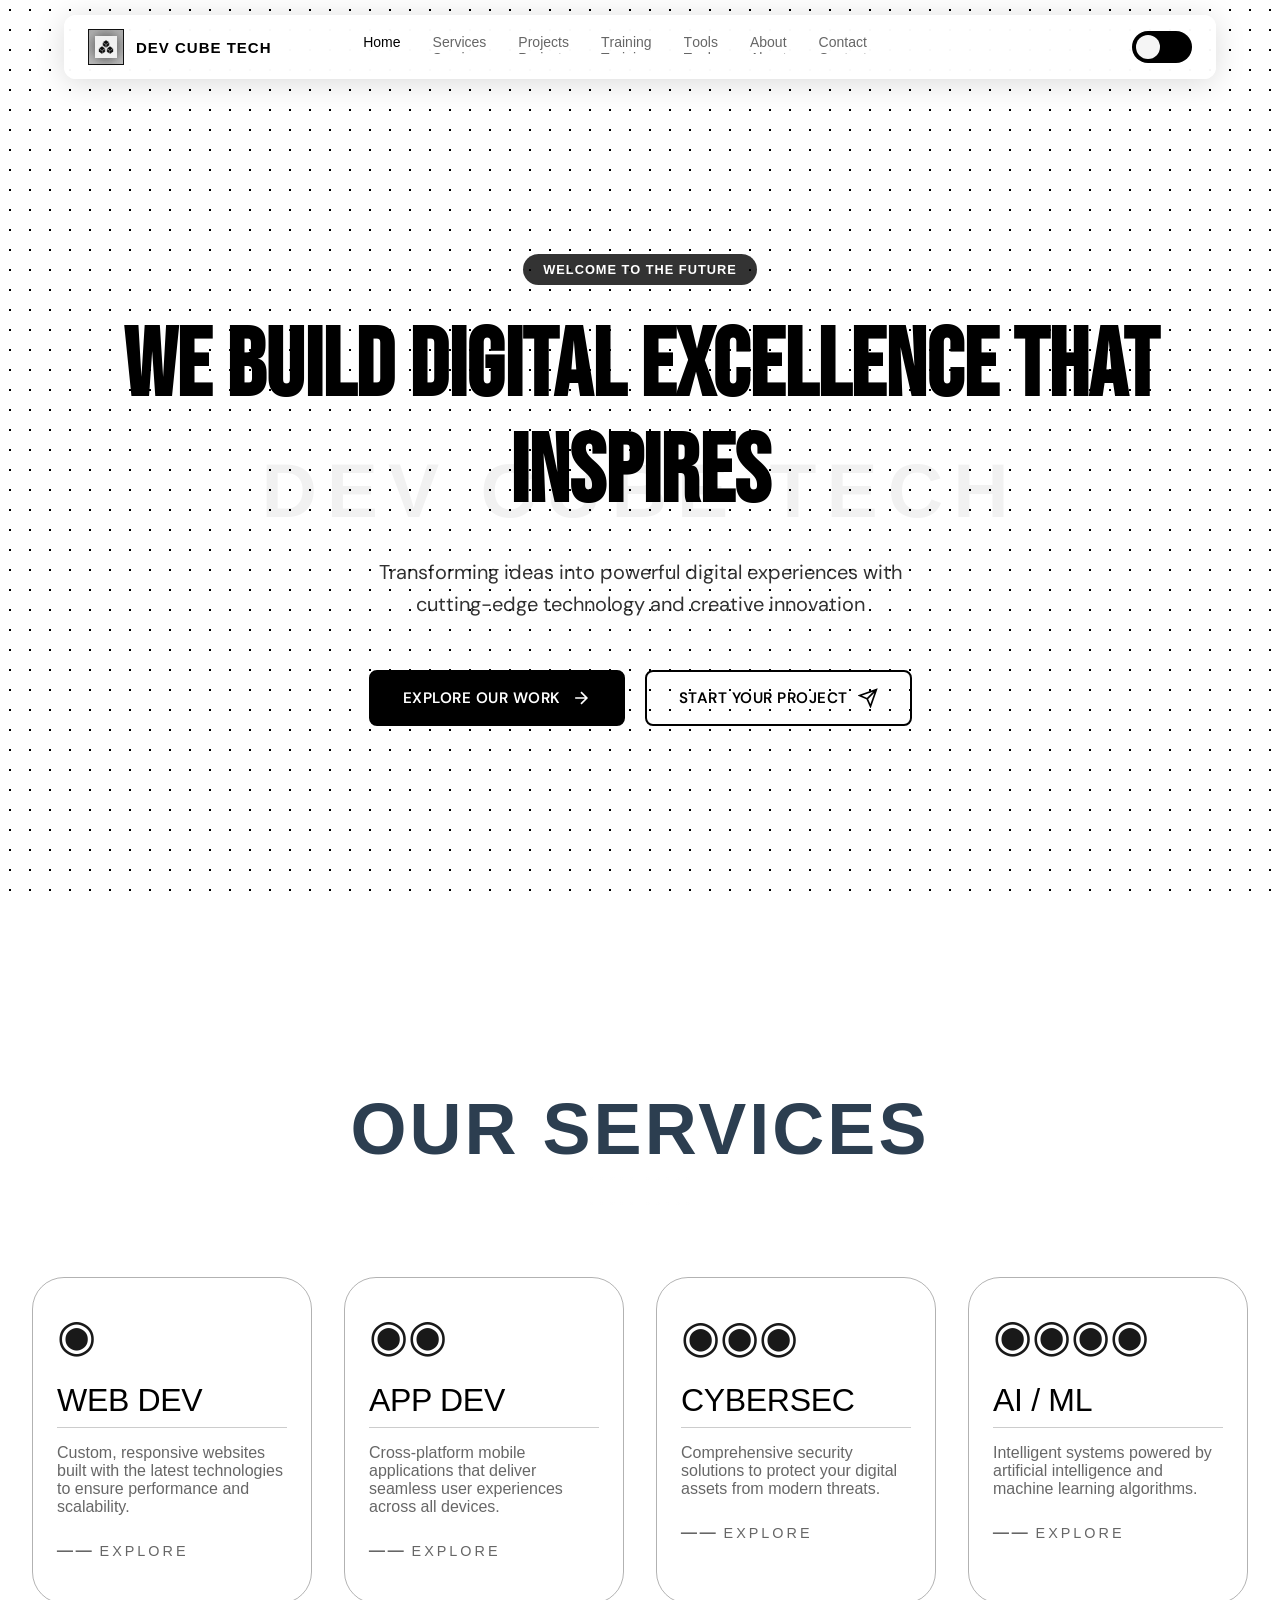
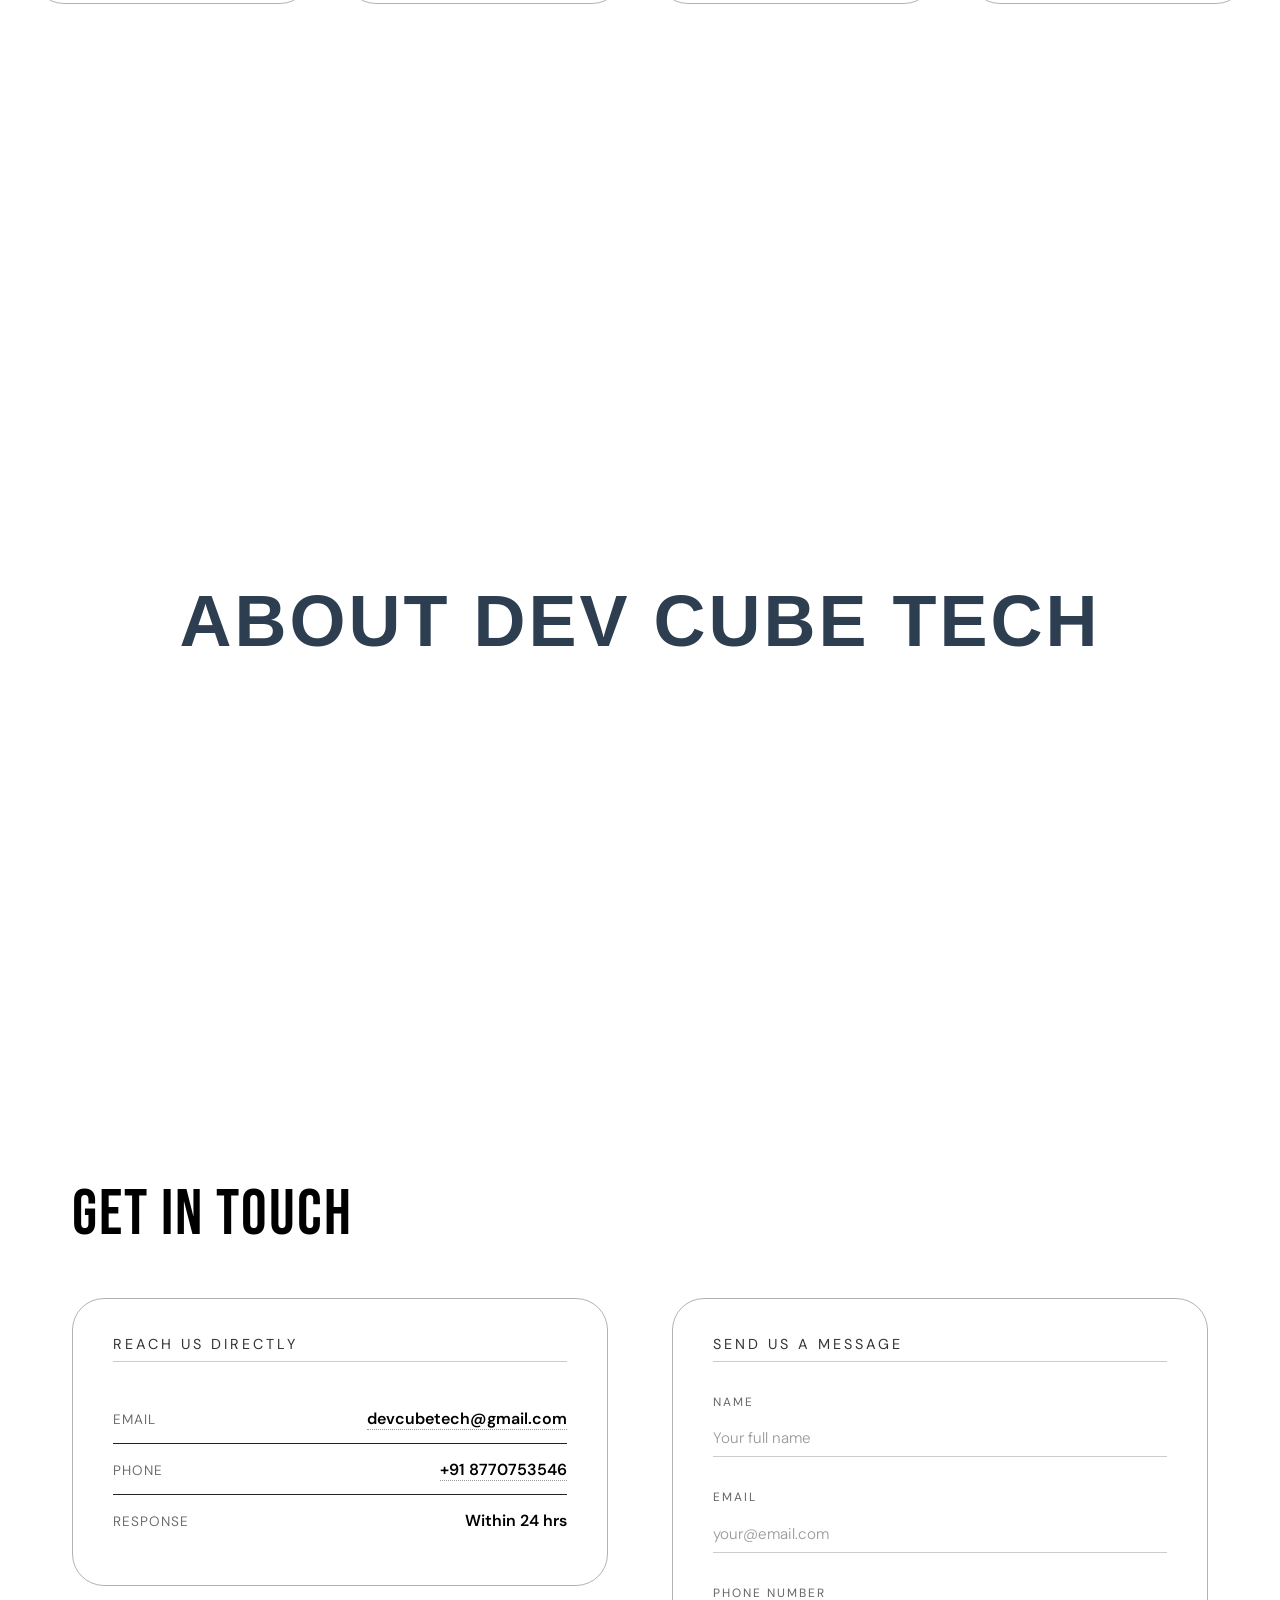
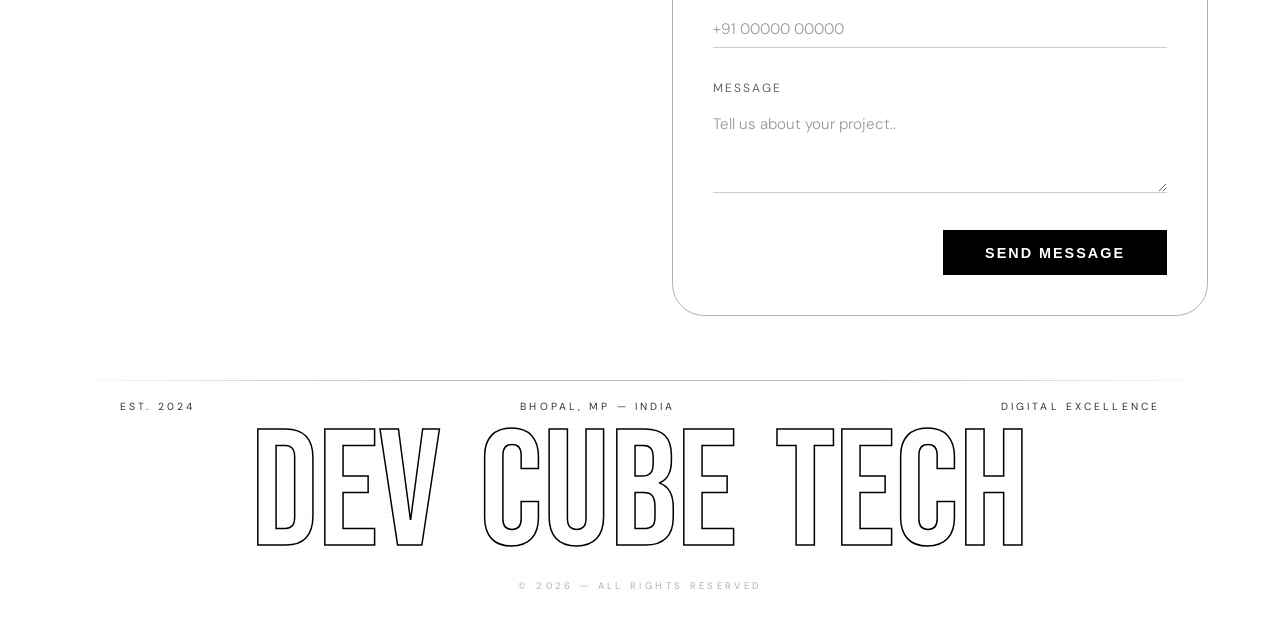
==== commit 1423593c: "only change in index.html page" ====
--- a/index.html
+++ b/index.html
@@ -68,20 +68,17 @@
 
         <li class="mobile-menu-actions">
           <button class="dark-btn mobile-dark-btn" id="darkToggleMobile">
-            <span class="icon moon-icon">🌙</span>
-            <span class="icon sun-icon">☀️</span>
+           
             <span>Switch Theme</span>
           </button>
         </li>
       </ul>
 
       <div class="nav-right">
-        <button class="dark-btn" id="darkToggle">
-          <span class="icon moon-icon">🌙</span>
-          <span class="icon sun-icon">☀️</span>
-        </button>
-      </div>
-
+  <button class="dark-btn" id="darkToggle">
+    
+  </button>
+</div>
       <button class="mobile-menu-toggle" id="mobileMenuToggle">
         <span class="hamburger-line"></span>
         <span class="hamburger-line"></span>
